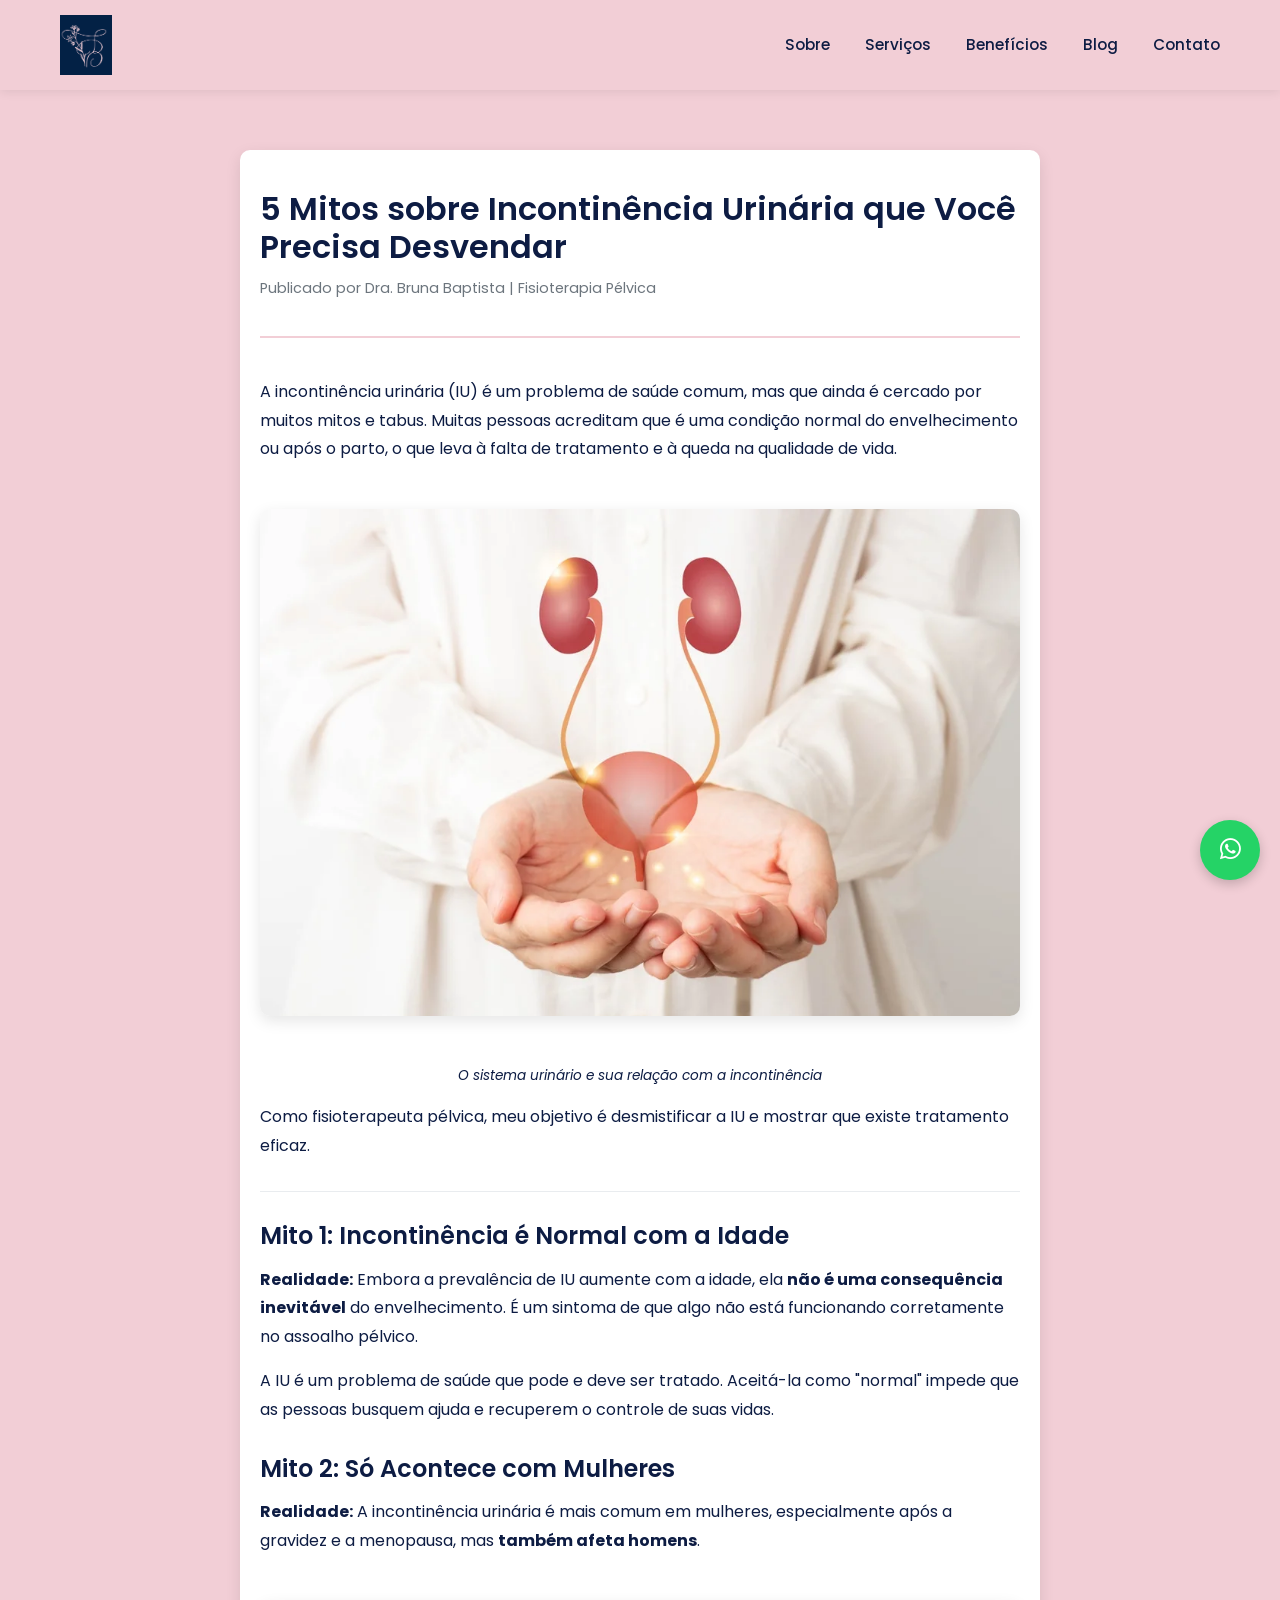
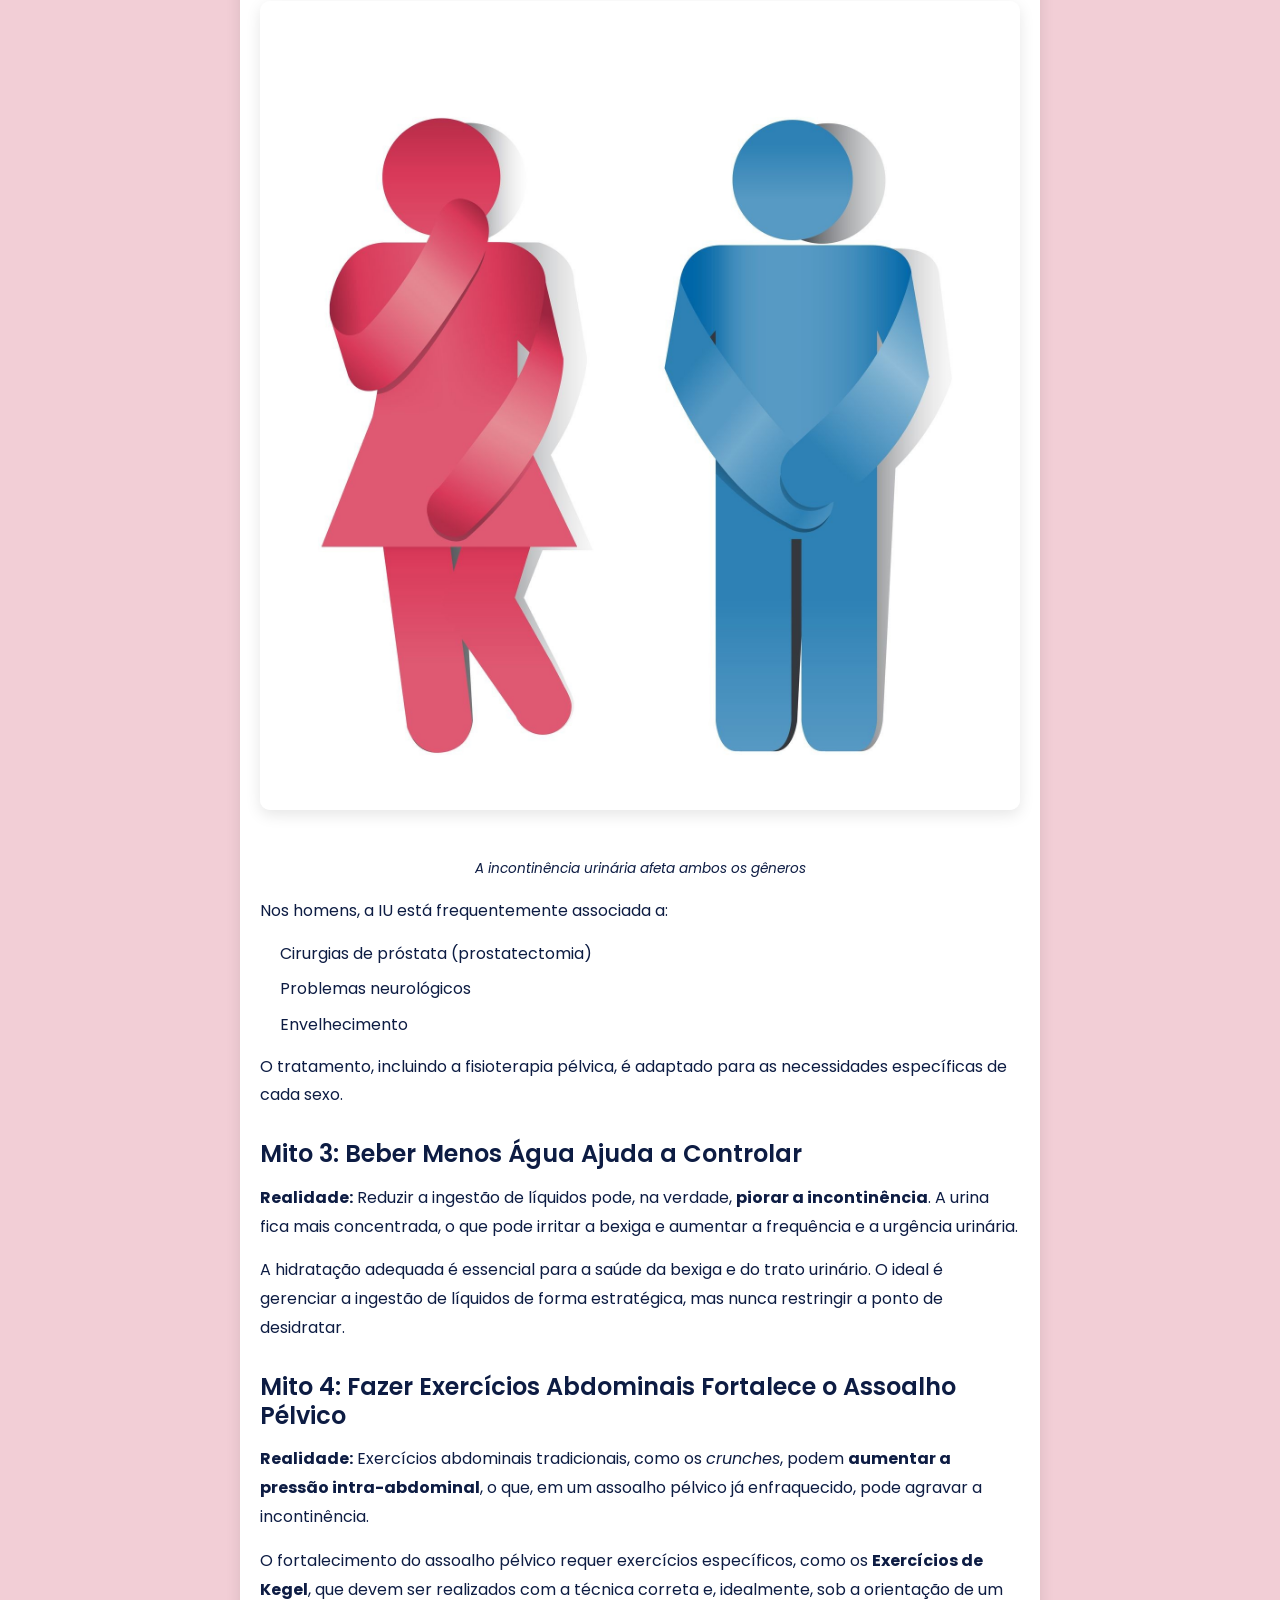
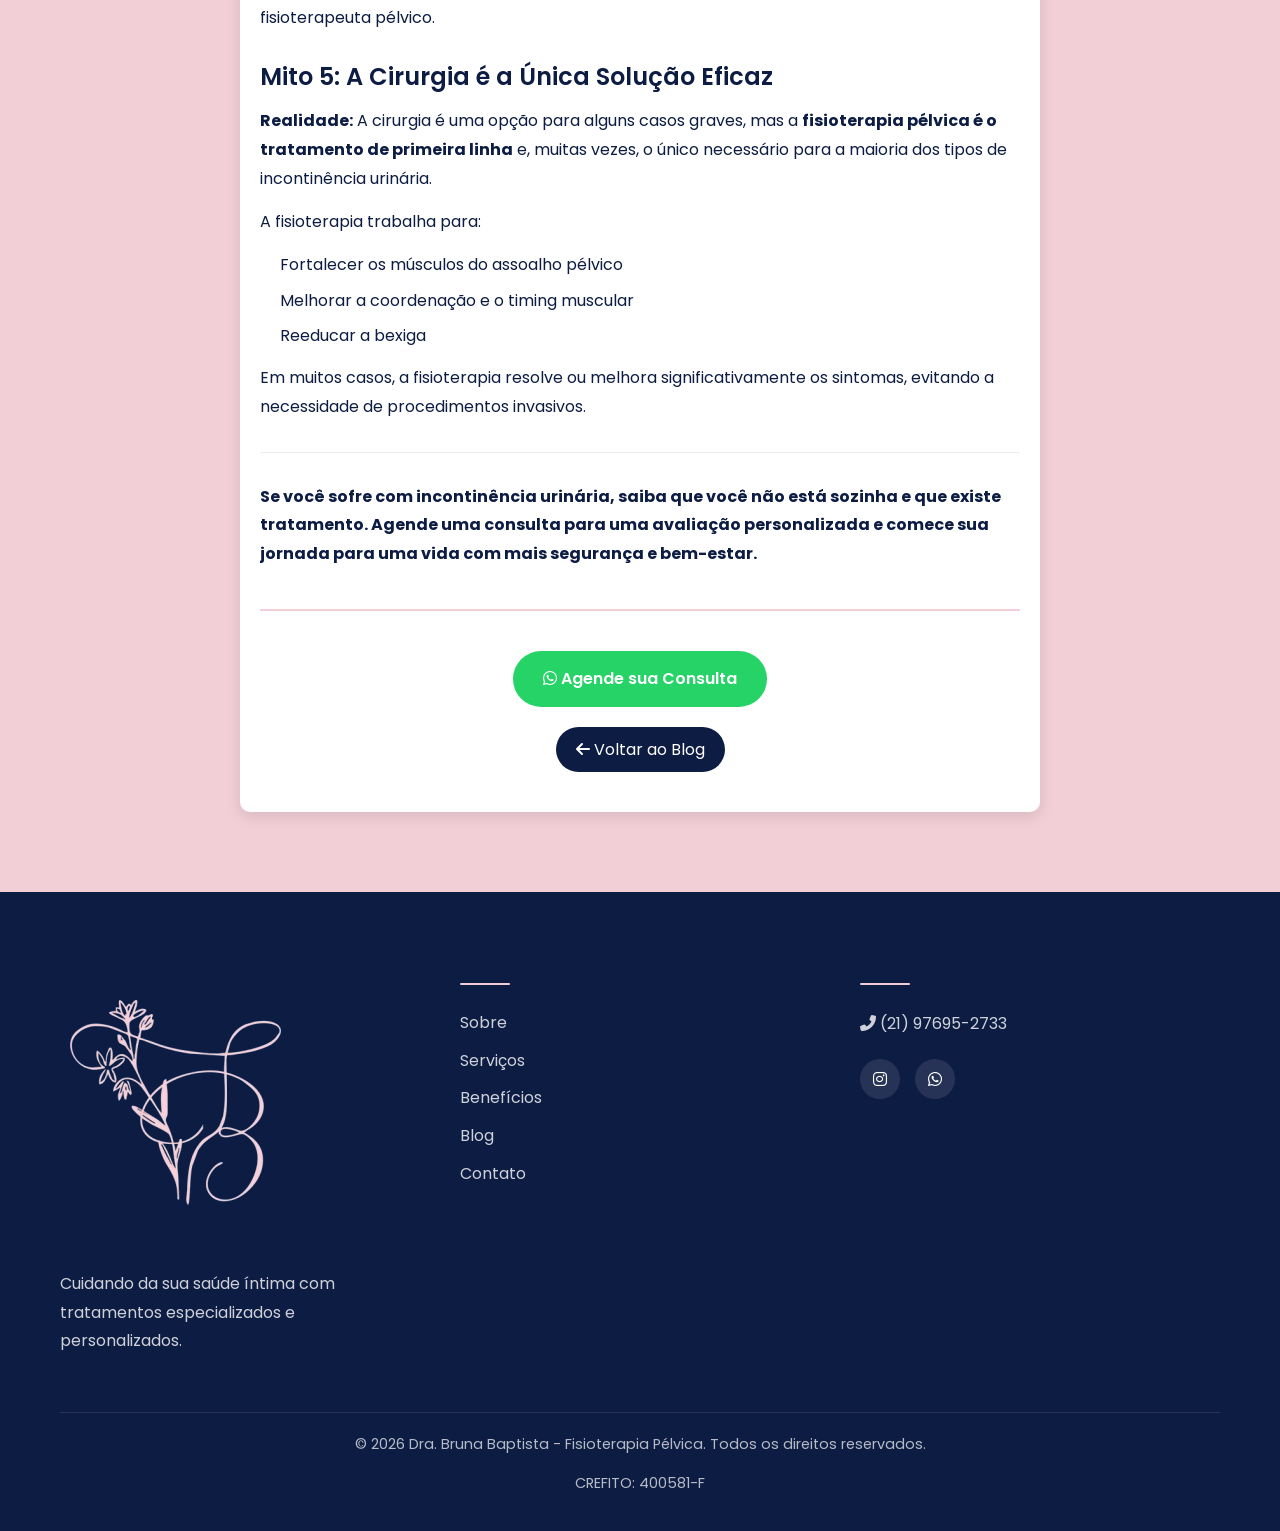
==== artigo1.html @ 49eb6570 "Atualização do site de fisioterapia" ====
<!DOCTYPE html>
<html lang="pt-BR">
<head>
    <meta charset="UTF-8">
    <meta name="viewport" content="width=device-width, initial-scale=1.0">
    <title>5 Mitos sobre Incontinência Urinária | Dra. Bruna Baptista</title>
    <meta name="description" content="Descubra os 5 principais mitos sobre incontinência urinária e saiba como a fisioterapia pélvica pode ajudar.">
    <link rel="stylesheet" href="styles.css">
    <link rel="preconnect" href="https://fonts.googleapis.com">
    <link rel="preconnect" href="https://fonts.gstatic.com" crossorigin>
    <link href="https://fonts.googleapis.com/css2?family=Poppins:wght@300;400;500;600;700&display=swap" rel="stylesheet">
    <link rel="stylesheet" href="https://cdnjs.cloudflare.com/ajax/libs/font-awesome/6.0.0/css/all.min.css">
    <style>
        .artigo-container {
            max-width: 800px;
            margin: 80px auto;
            padding: 40px 20px;
            background-color: var(--white);
            border-radius: var(--border-radius);
            box-shadow: var(--shadow);
        }

        .artigo-header {
            margin-bottom: 40px;
            border-bottom: 2px solid var(--secondary-color);
            padding-bottom: 20px;
        }

        .artigo-header h1 {
            font-size: 2rem;
            margin-bottom: 10px;
        }

        .artigo-meta {
            color: var(--light-text);
            font-size: 0.9rem;
        }

        .artigo-content h2 {
            font-size: 1.5rem;
            margin-top: 30px;
            margin-bottom: 15px;
            color: var(--primary-color);
        }

        .artigo-content p {
            line-height: 1.8;
            margin-bottom: 15px;
            color: var(--text-color);
        }

        .artigo-content ul {
            margin-left: 20px;
            margin-bottom: 15px;
        }

        .artigo-content li {
            margin-bottom: 10px;
            color: var(--text-color);
        }

        .artigo-footer {
            margin-top: 40px;
            padding-top: 20px;
            border-top: 2px solid var(--secondary-color);
            text-align: center;
        }

        .voltar-link {
            display: inline-block;
            margin-top: 20px;
            padding: 10px 20px;
            background-color: var(--primary-color);
            color: var(--white);
            border-radius: 50px;
            transition: var(--transition);
        }

        .voltar-link:hover {
            background-color: var(--primary-dark);
            transform: translateY(-2px);
        }

        .btn-agendamento {
            display: inline-block;
            margin-top: 20px;
            padding: 15px 30px;
            background-color: var(--accent-color);
            color: var(--white);
            border-radius: 50px;
            font-weight: 600;
            transition: var(--transition);
            text-decoration: none;
        }

        .btn-agendamento:hover {
            background-color: var(--accent-dark);
            transform: translateY(-3px);
            box-shadow: var(--shadow);
        }

        .artigo-image {
            max-width: 100%;
            height: auto;
            margin: 30px 0;
            border-radius: var(--border-radius);
            box-shadow: 0 5px 15px rgba(0, 0, 0, 0.1);
            transition: var(--transition);
        }

        .artigo-image:hover {
            transform: scale(1.02);
            box-shadow: 0 8px 20px rgba(0, 0, 0, 0.15);
        }

        .artigo-image-caption {
            font-size: 0.85rem;
            color: var(--light-text);
            text-align: center;
            margin-top: 10px;
            font-style: italic;
        }
    </style>
</head>
<body>
    <!-- Header -->
    <header id="header">
        <div class="container" style="display: flex; align-items: center; justify-content: space-between;">
            <div class="logo"><img src="logoPequenaAzul.png" alt="Logo - Fisioterapia Pélvica"></div>
            <nav id="nav">
                <ul>
                    <li><a href="index.html#sobre">Sobre</a></li>
                    <li><a href="index.html#servicos">Serviços</a></li>
                    <li><a href="index.html#beneficios">Benefícios</a></li>
                    <li><a href="index.html#blog">Blog</a></li>
                    <li><a href="index.html#contato">Contato</a></li>
                </ul>
            </nav>
            <button id="btn-mobile" aria-label="Abrir Menu">
                <span id="hamburger"></span>
            </button>
        </div>
    </header>

    <div class="artigo-container">
        <div class="artigo-header">
            <h1>5 Mitos sobre Incontinência Urinária que Você Precisa Desvendar</h1>
            <p class="artigo-meta">Publicado por Dra. Bruna Baptista | Fisioterapia Pélvica</p>
        </div>

        <div class="artigo-content">
            <p>A incontinência urinária (IU) é um problema de saúde comum, mas que ainda é cercado por muitos mitos e tabus. Muitas pessoas acreditam que é uma condição normal do envelhecimento ou após o parto, o que leva à falta de tratamento e à queda na qualidade de vida.</p>

            <img src="imagens-blog/incontinencia-urinaria-sistema.webp" alt="Sistema urinário e incontinência" class="artigo-image">
            <p class="artigo-image-caption">O sistema urinário e sua relação com a incontinência</p>

            <p>Como fisioterapeuta pélvica, meu objetivo é desmistificar a IU e mostrar que existe tratamento eficaz.</p>

            <hr style="margin: 30px 0; border: none; border-top: 1px solid var(--gray-light);">

            <h2>Mito 1: Incontinência é Normal com a Idade</h2>
            <p><strong>Realidade:</strong> Embora a prevalência de IU aumente com a idade, ela <strong>não é uma consequência inevitável</strong> do envelhecimento. É um sintoma de que algo não está funcionando corretamente no assoalho pélvico.</p>
            <p>A IU é um problema de saúde que pode e deve ser tratado. Aceitá-la como "normal" impede que as pessoas busquem ajuda e recuperem o controle de suas vidas.</p>

            <h2>Mito 2: Só Acontece com Mulheres</h2>
            <p><strong>Realidade:</strong> A incontinência urinária é mais comum em mulheres, especialmente após a gravidez e a menopausa, mas <strong>também afeta homens</strong>.</p>
            
            <img src="imagens-blog/incontinencia-urinaria-generos.jpeg" alt="Incontinência urinária afeta homens e mulheres" class="artigo-image">
            <p class="artigo-image-caption">A incontinência urinária afeta ambos os gêneros</p>
            
            <p>Nos homens, a IU está frequentemente associada a:</p>
            <ul>
                <li>Cirurgias de próstata (prostatectomia)</li>
                <li>Problemas neurológicos</li>
                <li>Envelhecimento</li>
            </ul>
            <p>O tratamento, incluindo a fisioterapia pélvica, é adaptado para as necessidades específicas de cada sexo.</p>

            <h2>Mito 3: Beber Menos Água Ajuda a Controlar</h2>
            <p><strong>Realidade:</strong> Reduzir a ingestão de líquidos pode, na verdade, <strong>piorar a incontinência</strong>. A urina fica mais concentrada, o que pode irritar a bexiga e aumentar a frequência e a urgência urinária.</p>
            <p>A hidratação adequada é essencial para a saúde da bexiga e do trato urinário. O ideal é gerenciar a ingestão de líquidos de forma estratégica, mas nunca restringir a ponto de desidratar.</p>

            <h2>Mito 4: Fazer Exercícios Abdominais Fortalece o Assoalho Pélvico</h2>
            <p><strong>Realidade:</strong> Exercícios abdominais tradicionais, como os <em>crunches</em>, podem <strong>aumentar a pressão intra-abdominal</strong>, o que, em um assoalho pélvico já enfraquecido, pode agravar a incontinência.</p>
            <p>O fortalecimento do assoalho pélvico requer exercícios específicos, como os <strong>Exercícios de Kegel</strong>, que devem ser realizados com a técnica correta e, idealmente, sob a orientação de um fisioterapeuta pélvico.</p>

            <h2>Mito 5: A Cirurgia é a Única Solução Eficaz</h2>
            <p><strong>Realidade:</strong> A cirurgia é uma opção para alguns casos graves, mas a <strong>fisioterapia pélvica é o tratamento de primeira linha</strong> e, muitas vezes, o único necessário para a maioria dos tipos de incontinência urinária.</p>
            <p>A fisioterapia trabalha para:</p>
            <ul>
                <li>Fortalecer os músculos do assoalho pélvico</li>
                <li>Melhorar a coordenação e o timing muscular</li>
                <li>Reeducar a bexiga</li>
            </ul>
            <p>Em muitos casos, a fisioterapia resolve ou melhora significativamente os sintomas, evitando a necessidade de procedimentos invasivos.</p>

            <hr style="margin: 30px 0; border: none; border-top: 1px solid var(--gray-light);">

            <p><strong>Se você sofre com incontinência urinária, saiba que você não está sozinha e que existe tratamento. Agende uma consulta para uma avaliação personalizada e comece sua jornada para uma vida com mais segurança e bem-estar.</strong></p>
        </div>

        <div class="artigo-footer">
            <a href="https://wa.me/+5521976952733" class="btn-agendamento" target="_blank">
                <i class="fab fa-whatsapp"></i> Agende sua Consulta
            </a>
            <br>
            <a href="index.html#blog" class="voltar-link">
                <i class="fas fa-arrow-left"></i> Voltar ao Blog
            </a>
        </div>
    </div>

    <!-- Footer -->
    <footer>
        <div class="container">
            <div class="footer-content">
                <div class="footer-col">
                    <img src="logoPequenaAzulFundoRemovido.png" alt="Logo" class="footer-logo">
                    <p>Cuidando da sua saúde íntima com tratamentos especializados e personalizados.</p>
                </div>
                <div class="footer-col">
                    <h4>Links Rápidos</h4>
                    <ul>
                        <li><a href="index.html#sobre">Sobre</a></li>
                        <li><a href="index.html#servicos">Serviços</a></li>
                        <li><a href="index.html#beneficios">Benefícios</a></li>
                        <li><a href="index.html#blog">Blog</a></li>
                        <li><a href="index.html#contato">Contato</a></li>
                    </ul>
                </div>
                <div class="footer-col">
                    <h4>Contato</h4>
                    <p><i class="fas fa-phone-alt"></i> (21) 97695-2733</p>
                    <div class="social-icons">
                        <a href="https://www.instagram.com/brubaptista.fisio" aria-label="Instagram"><i class="fab fa-instagram"></i></a>
                        <a href="https://wa.me/+5521976952733" aria-label="WhatsApp"><i class="fab fa-whatsapp"></i></a>
                    </div>
                </div>
            </div>
            <div class="footer-bottom">
                <p>&copy; <span id="current-year"></span> Dra. Bruna Baptista - Fisioterapia Pélvica. Todos os direitos reservados.</p>
                <p>CREFITO: 400581-F</p>
            </div>
        </div>
    </footer>

    <script src="script.js"></script>
    <a href="https://wa.me/+5521976952733" target="_blank" class="whatsapp-float">
        <i class="fab fa-whatsapp"></i>
    </a>
</body>
</html>
---- styles.css ----
@font-face {
    font-family: 'Larianti';
    src: url('fonts/larianti.otf') format('opentype');
}

:root {
    --primary-color: #0D1C43;
    --primary-light: #2c3e73;
    --primary-dark: #091233;
    --secondary-color: #F2CED6;
    --accent-color: #25d366;
    --accent-dark: #128c7e;
    --text-color: #0D1C43;
    --light-text: #6c757d;
    --white: #ffffff;
    --light-bg: #F2CED6;
    --dark-bg: #0D1C43;
    --gray-light: #e9ecef;
    --shadow: 0 5px 15px rgba(0, 0, 0, 0.1);
    --shadow-hover: 0 8px 25px rgba(0, 0, 0, 0.15);
    --transition: all 0.3s ease;
    --border-radius: 10px;
}

/* Reset e Estilos Gerais */
* {
    margin: 0;
    padding: 0;
    box-sizing: border-box;
}

html {
    scroll-behavior: smooth;
    scroll-padding-top: 70px;
}

body {
    font-family: 'Poppins', sans-serif;
    color: var(--text-color);
    background-color: var(--light-bg);
    line-height: 1.6;
    overflow-x: hidden;
    padding-top: 70px;
}

h1, h2, h3, h4 {
    color: var(--primary-color);
    line-height: 1.2;
    font-weight: 600;
}

p {
    margin-bottom: 1rem;
}

a {
    text-decoration: none;
    color: inherit;
}

ul {
    list-style: none;
}

img {
    max-width: 100%;
    height: auto;
}

.container {
    width: 100%;
    max-width: 1200px;
    margin: 0 auto;
    padding: 0 20px;
}

.section-light {
    background-color: var(--secondary-color);
    padding: 80px 0;
}

.section-dark {
    background-color: var(--primary-color);
    color: var(--white);
    padding: 80px 0;
}

.section-dark h2,
.section-dark h3,
.section-dark h4 {
    color: var(--white);
}

.section-title {
    text-align: center;
    margin-bottom: 50px;
    position: relative;
}

.section-title h2 {
    font-size: 2.5rem;
    display: inline-block;
    padding-bottom: 15px;
    font-weight: 700;
}

.section-title h2::after {
    content: '';
    position: absolute;
    bottom: 0;
    left: 50%;
    transform: translateX(-50%);
    width: 100px;
    height: 4px;
    background: linear-gradient(90deg, var(--primary-color), var(--secondary-color));
    border-radius: 2px;
}

.section-dark .section-title h2::after {
    background: linear-gradient(90deg, var(--white), rgba(255, 255, 255, 0.5));
}

.btn {
    display: inline-block;
    padding: 12px 25px;
    border-radius: 50px;
    font-weight: 500;
    transition: var(--transition);
    text-align: center;
    cursor: pointer;
    border: none;
    font-family: 'Poppins', sans-serif;
}

.btn-primary {
    background-color: var(--primary-color);
    color: var(--white);
    border: 2px solid var(--primary-color);
}

.btn-primary:hover {
    background-color: transparent;
    color: var(--primary-color);
    box-shadow: var(--shadow-hover);
    transform: translateY(-2px);
}

.btn-secondary {
    background-color: transparent;
    color: var(--primary-color);
    border: 2px solid var(--primary-color);
}

.btn-secondary:hover {
    background-color: var(--primary-color);
    color: var(--white);
    box-shadow: var(--shadow-hover);
    transform: translateY(-2px);
}

.btn-whatsapp {
    background-color: var(--accent-color);
    color: var(--white);
    border-radius: 50px;
    padding: 10px 20px;
    font-weight: 500;
    display: inline-flex;
    align-items: center;
    gap: 8px;
    transition: var(--transition);
    border: 2px solid var(--accent-color);
}

.btn-whatsapp:hover {
    background-color: var(--accent-dark);
    transform: translateY(-3px);
    box-shadow: var(--shadow);
}

/* Header */
header {
    background-color: var(--secondary-color);
    position: fixed;
    top: 0;
    left: 0;
    width: 100%;
    z-index: 1000;
    box-shadow: 0 2px 10px rgba(0, 0, 0, 0.08);
    transition: var(--transition);
    padding: 15px 0;
}

header .container {
    display: flex;
    align-items: center;
    justify-content: space-between;
    padding: 0 20px;
}

.logo {
    height: 60px;
    border-radius: 8px;
    transition: var(--transition);
    display: flex;
    align-items: center;
}

.logo img {
    height: 100%;
    width: auto;
}

.logo:hover {
    transform: scale(1.05);
}

/* Menu Desktop */
#nav ul {
    display: flex;
    align-items: center;
    gap: 35px;
    justify-content: flex-end;
}

#nav ul li a {
    font-weight: 500;
    transition: var(--transition);
    position: relative;
    padding: 8px 0;
    color: var(--primary-color);
    font-size: 0.95rem;
}

#nav ul li a::after {
    content: '';
    position: absolute;
    bottom: 0;
    left: 0;
    width: 0;
    height: 2px;
    background-color: var(--primary-color);
    transition: var(--transition);
}

#nav ul li a:hover::after {
    width: 100%;
}

#nav ul li a:hover {
    color: var(--primary-dark);
}

/* Menu Mobile */
#btn-mobile {
    display: none;
    background: none;
    border: none;
    cursor: pointer;
    padding: 10px;
}

#hamburger {
    display: block;
    width: 24px;
    height: 2px;
    background: var(--primary-color);
    position: relative;
    transition: var(--transition);
}

#hamburger::before,
#hamburger::after {
    content: '';
    display: block;
    width: 100%;
    height: 2px;
    background: var(--primary-color);
    position: absolute;
    transition: var(--transition);
}

#hamburger::before {
    top: -8px;
}

#hamburger::after {
    bottom: -8px;
}

#nav.active #hamburger {
    transform: rotate(45deg);
}

#nav.active #hamburger::before {
    transform: rotate(90deg);
    top: 0;
}

#nav.active #hamburger::after {
    transform: rotate(90deg);
    bottom: 0;
}

/* Introdução */
#introducao {
    padding: 100px 0;
    text-align: center;
    background: linear-gradient(135deg, var(--secondary-color) 0%, rgba(242, 206, 214, 0.8) 100%);
}

.intro-content {
    display: flex;
    align-items: center;
    gap: 60px;
    flex-wrap: wrap;
}

.intro-text {
    flex: 1;
    text-align: left;
    animation: fadeInLeft 0.8s ease;
}

.intro-text h1 {
    font-family: 'Larianti', sans-serif;
    margin-bottom: 10px;
    color: var(--primary-color);
    font-weight: 700;
    line-height: 1.99;
}

.intro-text h2 {
   font-size: clamp(rem, 2.5vw, 1.25rem); 
   color: var(--light-text);
   text-align: center;
   transform: translateX(-65px);
}

.intro-text p.intro-subtitle {
    font-size: clamp(1rem, 2.5vw, 1.25rem);
    color: var(--light-text);
    margin-bottom: 30px;
    line-height: 1.7;
}

.intro-buttons {
    display: flex;
    gap: 20px;
    flex-wrap: wrap;
}

.intro-buttons .btn-large {
    padding: 15px 30px;
    font-size: clamp(0.9rem, 2vw, 1.1rem);
    border-radius: var(--border-radius);
    transition: var(--transition);
}

.intro-buttons .btn-primary.btn-large:hover {
    transform: translateY(-3px);
    box-shadow: var(--shadow-hover);
}

.intro-buttons .btn-secondary.btn-large:hover {
    background-color: var(--primary-color);
    color: var(--white);
    transform: translateY(-3px);
    box-shadow: var(--shadow-hover);
}

.intro-img {
    flex: 1;
    text-align: center;
    animation: fadeInRight 0.8s ease;
}

.intro-img img.intro-image {
    max-width: 100%;
    height: auto;
    border-radius: var(--border-radius);
    box-shadow: 0 10px 30px rgba(0, 0, 0, 0.15);
    transition: var(--transition);
}

.intro-img img.intro-image:hover {
    transform: scale(1.05);
    box-shadow: 0 15px 40px rgba(0, 0, 0, 0.2);
}

/* Sobre */
#sobre {
    background-color: var(--secondary-color);
}

.sobre-content {
    display: flex;
    align-items: center;
    gap: 60px;
}

.sobre-img {
    flex: 1;
    border-radius: var(--border-radius);
    overflow: hidden;
    box-shadow: 0 10px 30px rgba(0, 0, 0, 0.1);
}

.sobre-img img {
    width: 100%;
    height: auto;
    display: block;
    transition: var(--transition);
}

.sobre-img:hover img {
    transform: scale(1.05);
}

.sobre-texto {
    flex: 1;
}

.sobre-texto h3 {
    font-size: 2rem;
    margin-bottom: 15px;
    font-weight: 700;
}

.sobre-texto p {
    margin-bottom: 20px;
    color: var(--light-text);
    line-height: 1.8;
}

.crefito {
    font-weight: 600;
    color: var(--primary-color);
    margin-bottom: 20px;
    font-size: 0.95rem;
}

.qualificacoes {
    margin-top: 30px;
}

.qualificacao-item {
    display: flex;
    align-items: center;
    gap: 15px;
    margin-bottom: 20px;
    padding: 15px;
    background-color: rgba(242, 206, 214, 0.3);
    border-radius: var(--border-radius);
    transition: var(--transition);
}

.qualificacao-item:hover {
    background-color: rgba(242, 206, 214, 0.6);
    transform: translateX(5px);
}

.qualificacao-item i {
    color: var(--primary-color);
    font-size: 1.3rem;
    min-width: 30px;
}

.qualificacao-item p {
    margin-bottom: 0;
    color: var(--text-color);
}

/* Serviços */
#servicos {
    background-color: var(--secondary-color);
}

.servicos-grid {
    display: grid;
    grid-template-columns: repeat(auto-fit, minmax(400px, 1fr));
    gap: 30px;
}

.servico-card {
    background: linear-gradient(135deg, var(--primary-color) 0%, var(--primary-dark) 100%);
    color: var(--white);
    padding: 40px 30px;
    border-radius: var(--border-radius);
    text-align: center;
    transition: var(--transition);
    box-shadow: 0 5px 20px rgba(0, 0, 0, 0.1);
    position: relative;
    overflow: hidden;
}

.servico-card::before {
    content: '';
    position: absolute;
    top: 0;
    left: -100%;
    width: 100%;
    height: 100%;
    background: rgba(255, 255, 255, 0.1);
    transition: var(--transition);
}

.servico-card:hover {
    transform: translateY(-10px);
    box-shadow: 0 15px 40px rgba(0, 0, 0, 0.2);
}

.servico-card:hover::before {
    left: 100%;
}

.servico-icon {
    width: 80px;
    height: 80px;
    background-color: var(--white);
    border-radius: 50%;
    display: flex;
    align-items: center;
    justify-content: center;
    margin: 0 auto 20px;
    color: var(--primary-color);
    font-size: 2rem;
    transition: var(--transition);
}

.servico-card:hover .servico-icon {
    transform: rotate(15deg) scale(1.1);
}

.servico-card h3 {
    margin-bottom: 15px;
    font-size: 1.3rem;
    color: var(--white);
    font-weight: 600;
}

.servico-card p {
    color: rgba(255, 255, 255, 0.9);
    line-height: 1.7;
}

/* Benefícios */
#beneficios {
    background-color: var(--secondary-color);
}

.beneficios-content {
    display: flex;
    align-items: center;
    gap: 60px;
}

.beneficios-img {
    flex: 1;
    text-align: center;
}

.beneficios-img img {
    max-width: 100%;
    height: auto;
    border-radius: var(--border-radius);
    box-shadow: 0 10px 30px rgba(0, 0, 0, 0.1);
}

.beneficios-lista {
    flex: 1;
}

.beneficio-item {
    display: flex;
    align-items: flex-start;
    gap: 20px;
    margin-bottom: 25px;
    padding: 20px;
    background-color: rgba(242, 206, 214, 0.2);
    border-left: 4px solid var(--primary-color);
    border-radius: var(--border-radius);
    transition: var(--transition);
}

.beneficio-item:hover {
    transform: translateX(10px);
    box-shadow: 0 5px 20px rgba(0, 0, 0, 0.08);
    background-color: rgba(242, 206, 214, 0.4);
}

.beneficio-item i {
    color: var(--primary-color);
    font-size: 1.5rem;
    margin-top: 3px;
    min-width: 25px;
}

.beneficio-item h4 {
    margin-bottom: 5px;
    font-size: 1.1rem;
    font-weight: 600;
}

.beneficio-item p {
    color: var(--light-text);
    margin-bottom: 0;
    line-height: 1.6;
}

/* Contato */
#contato {
    scroll-margin-top: 70px;
    background-color: var(--secondary-color);
}

.contato-content {
    display: flex;
    gap: 60px;
}

.contato-info {
    flex: 1;
}

.contato-info h3 {
    margin-bottom: 30px;
    font-size: 1.8rem;
    font-weight: 700;
}

.info-item {
    display: flex;
    align-items: center;
    gap: 15px;
    margin-bottom: 25px;
    padding: 15px;
    background-color: rgba(242, 206, 214, 0.15);
    border-radius: var(--border-radius);
    transition: var(--transition);
}

.info-item:hover {
    background-color: rgba(242, 206, 214, 0.3);
    transform: translateX(5px);
}

.info-item i {
    color: var(--primary-color);
    font-size: 1.3rem;
    width: 30px;
    text-align: center;
}

.info-item p {
    margin-bottom: 0;
    color: var(--text-color);
}

.contato-form {
    flex: 1;
}

.form-group {
    margin-bottom: 20px;
}

.contato-form input,
.contato-form textarea {
    width: 100%;
    padding: 15px;
    border: 2px solid var(--gray-light);
    border-radius: var(--border-radius);
    font-family: 'Poppins', sans-serif;
    transition: var(--transition);
    font-size: 1rem;
}

.contato-form input:focus,
.contato-form textarea:focus {
    outline: none;
    border-color: var(--primary-color);
    box-shadow: 0 0 0 3px rgba(13, 28, 67, 0.1);
}

.contato-form textarea {
    height: 150px;
    resize: vertical;
}

/* Footer */
footer {
    background-color: var(--dark-bg);
    color: var(--white);
    padding: 60px 0 20px;
}

.footer-content {
    display: grid;
    grid-template-columns: repeat(auto-fit, minmax(250px, 1fr));
    gap: 40px;
    margin-bottom: 40px;
}

.footer-logo {
    margin-bottom: 20px;
}

.footer-logo img {
    height: 60px;
    width: auto;
}

.footer-col h4 {
    font-size: 1.2rem;
    margin-bottom: 25px;
    position: relative;
    padding-bottom: 10px;
    font-weight: 600;
}

.footer-col h4::after {
    content: '';
    position: absolute;
    bottom: 0;
    left: 0;
    width: 50px;
    height: 2px;
    background-color: var(--secondary-color);
    border-radius: 1px;
}

.footer-col ul {
    list-style: none;
}

.footer-col ul li {
    margin-bottom: 12px;
}

.footer-col ul li a {
    transition: var(--transition);
    color: rgba(255, 255, 255, 0.8);
}

.footer-col ul li a:hover {
    color: var(--secondary-color);
    padding-left: 5px;
}

.footer-col p {
    color: rgba(255, 255, 255, 0.8);
    line-height: 1.8;
}

.social-icons {
    display: flex;
    gap: 15px;
    margin-top: 20px;
}

.social-icons a {
    display: flex;
    align-items: center;
    justify-content: center;
    width: 40px;
    height: 40px;
    background-color: rgba(255, 255, 255, 0.1);
    border-radius: 50%;
    transition: var(--transition);
    color: var(--white);
}

.social-icons a:hover {
    background-color: var(--secondary-color);
    color: var(--primary-color);
    transform: translateY(-3px);
}

.footer-bottom {
    text-align: center;
    padding-top: 20px;
    border-top: 1px solid rgba(255, 255, 255, 0.1);
    font-size: 0.9rem;
    color: rgba(255, 255, 255, 0.7);
}

.whatsapp-float {
    position: fixed;
    bottom: 20px;
    right: 20px;
    width: 60px;
    height: 60px;
    background-color: #25d366;
    color: white;
    border-radius: 50%;
    text-align: center;
    line-height: 60px;
    font-size: 24px;
    box-shadow: 0 4px 12px rgba(0, 0, 0, 0.2);
    z-index: 9999;
    transition: var(--transition);
    border: none;
    cursor: pointer;
}

.whatsapp-float:hover {
    transform: scale(1.1);
    box-shadow: 0 6px 20px rgba(37, 211, 102, 0.4);
}

/* Animações */
@keyframes fadeIn {
    from { opacity: 0; }
    to { opacity: 1; }
}

@keyframes fadeInDown {
    from {
        opacity: 0;
        transform: translateY(-30px);
    }
    to {
        opacity: 1;
        transform: translateY(0);
    }
}

@keyframes fadeInUp {
    from {
        opacity: 0;
        transform: translateY(30px);
    }
    to {
        opacity: 1;
        transform: translateY(0);
    }
}

@keyframes fadeInLeft {
    from {
        opacity: 0;
        transform: translateX(-30px);
    }
    to {
        opacity: 1;
        transform: translateX(0);
    }
}

@keyframes fadeInRight {
    from {
        opacity: 0;
        transform: translateX(30px);
    }
    to {
        opacity: 1;
        transform: translateX(0);
    }
}

/* Responsividade */
@media (max-width: 992px) {
    .sobre-content,
    .beneficios-content,
    .contato-content {
        flex-direction: column;
    }

    .intro-content {
        flex-direction: column;
        gap: 40px;
    }

    .beneficios-img {
        order: -1;
        margin-bottom: 40px;
    }
}

/* Responsividade para telas menores (celulares) */
@media (max-width: 768px) {
    body {
        padding-top: 60px;
    }

    header {
        padding: 10px 0;
    }

    header .container {
        flex-direction: row;
        align-items: center;
        justify-content: space-between;
    }

    .logo {
        height: 50px;
    }

    nav#nav ul {
        display: none;
        flex-direction: column;
        background-color: var(--white);
        width: 100%;
        padding: 20px;
        box-shadow: var(--shadow);
        position: absolute;
        top: 60px;
        left: 0;
        z-index: 999;
    }

    nav#nav.active ul {
        display: flex;
    }

    #btn-mobile {
        display: block;
        background: none;
        border: none;
        font-size: 24px;
        cursor: pointer;
    }

    .section-title h2 {
        font-size: 2rem;
    }

    .section-title h2::after {
        width: 60px;
    }

    .intro-content {
        flex-direction: column;
        gap: 30px;
    }

    .intro-text h1 {
        font-size: 2rem;
    }

    .intro-text h2 {
        text-align: left;
    }

    .intro-text p.intro-subtitle {
        font-size: 1rem;
    }

    .intro-buttons {
        flex-direction: column;
        gap: 15px;
    }

    .intro-buttons .btn-large {
        width: 100%;
    }

    #nav ul li {
        margin-bottom: 15px;
    }

    #nav ul li a {
        color: var(--text-color);
        font-size: 1rem;
        text-align: left;
        padding: 10px;
        border-radius: var(--border-radius);
    }

    #nav ul li a:hover {
        background-color: var(--secondary-color);
        color: var(--primary-color);
    }

    .servicos-grid {
        grid-template-columns: 1fr;
        gap: 20px;
    }

    .contato-content {
        flex-direction: column;
        gap: 40px;
    }

    .footer-content {
        grid-template-columns: 1fr;
        text-align: center;
    }

    .footer-col h4::after {
        left: 50%;
        transform: translateX(-50%);
    }

    .social-icons {
        justify-content: center;
    }
}

@media (max-width: 576px) {
    .section-light {
        padding: 60px 0;
    }

    .section-dark {
        padding: 60px 0;
    }

    #introducao {
        padding: 80px 0;
    }

    .section-title h2 {
        font-size: 1.8rem;
    }

    .section-title h2::after {
        width: 50px;
    }

    .btn,
    .btn-large {
        padding: 12px 20px;
        font-size: 0.9rem;
    }

    .intro-buttons {
        flex-direction: column;
    }

    .intro-buttons .btn-large {
        width: 100%;
    }

    .sobre-texto h3 {
        font-size: 1.5rem;
    }

    .servico-card {
        padding: 30px 20px;
    }

    .servico-icon {
        width: 70px;
        height: 70px;
        font-size: 1.5rem;
    }

    .beneficio-item {
        gap: 15px;
        padding: 15px;
    }

    .contato-info h3 {
        font-size: 1.5rem;
    }

    .footer-col h4 {
        font-size: 1.1rem;
    }

    .whatsapp-float {
        width: 50px;
        height: 50px;
        line-height: 50px;
        font-size: 20px;
        bottom: 15px;
        right: 15px;
    }
}

/* Seção de Depoimentos */
#depoimentos {
    background-color: var(--secondary-color);
}

.depoimentos-grid {
    display: grid;
    grid-template-columns: repeat(auto-fit, minmax(300px, 1fr));
    gap: 30px;
}

.depoimento-card {
    background-color: rgba(242, 206, 214, 0.2);
    padding: 30px;
    border-radius: var(--border-radius);
    border-left: 4px solid var(--primary-color);
    transition: var(--transition);
}

.depoimento-card:hover {
    transform: translateY(-5px);
    box-shadow: var(--shadow);
}

.depoimento-texto {
    font-style: italic;
    color: var(--light-text);
    margin-bottom: 20px;
    line-height: 1.7;
}

.depoimento-autor {
    display: flex;
    align-items: center;
    gap: 10px;
}

.depoimento-autor i {
    font-size: 1.5rem;
    color: var(--primary-color);
}

.depoimento-autor p {
    margin-bottom: 0;
    font-weight: 600;
    color: var(--text-color);
}

/* Seção de Blog */
#blog {
    background-color: var(--secondary-color);
}

.blog-grid {
    display: grid;
    grid-template-columns: repeat(auto-fit, minmax(300px, 1fr));
    gap: 30px;
}

.blog-card {
    background-color: var(--white);
    border: 1px solid var(--gray-light);
    border-radius: var(--border-radius);
    padding: 30px;
    text-align: center;
    transition: var(--transition);
    box-shadow: 0 2px 10px rgba(0, 0, 0, 0.05);
}

.blog-card:hover {
    transform: translateY(-5px);
    box-shadow: var(--shadow);
}

.blog-icon {
    font-size: 2.5rem;
    color: var(--primary-color);
    margin-bottom: 20px;
}

.blog-card h3 {
    font-size: 1.2rem;
    margin-bottom: 15px;
    font-weight: 600;
}

.blog-card p {
    color: var(--light-text);
    margin-bottom: 20px;
}

.btn-small {
    padding: 8px 16px;
    font-size: 0.85rem;
}
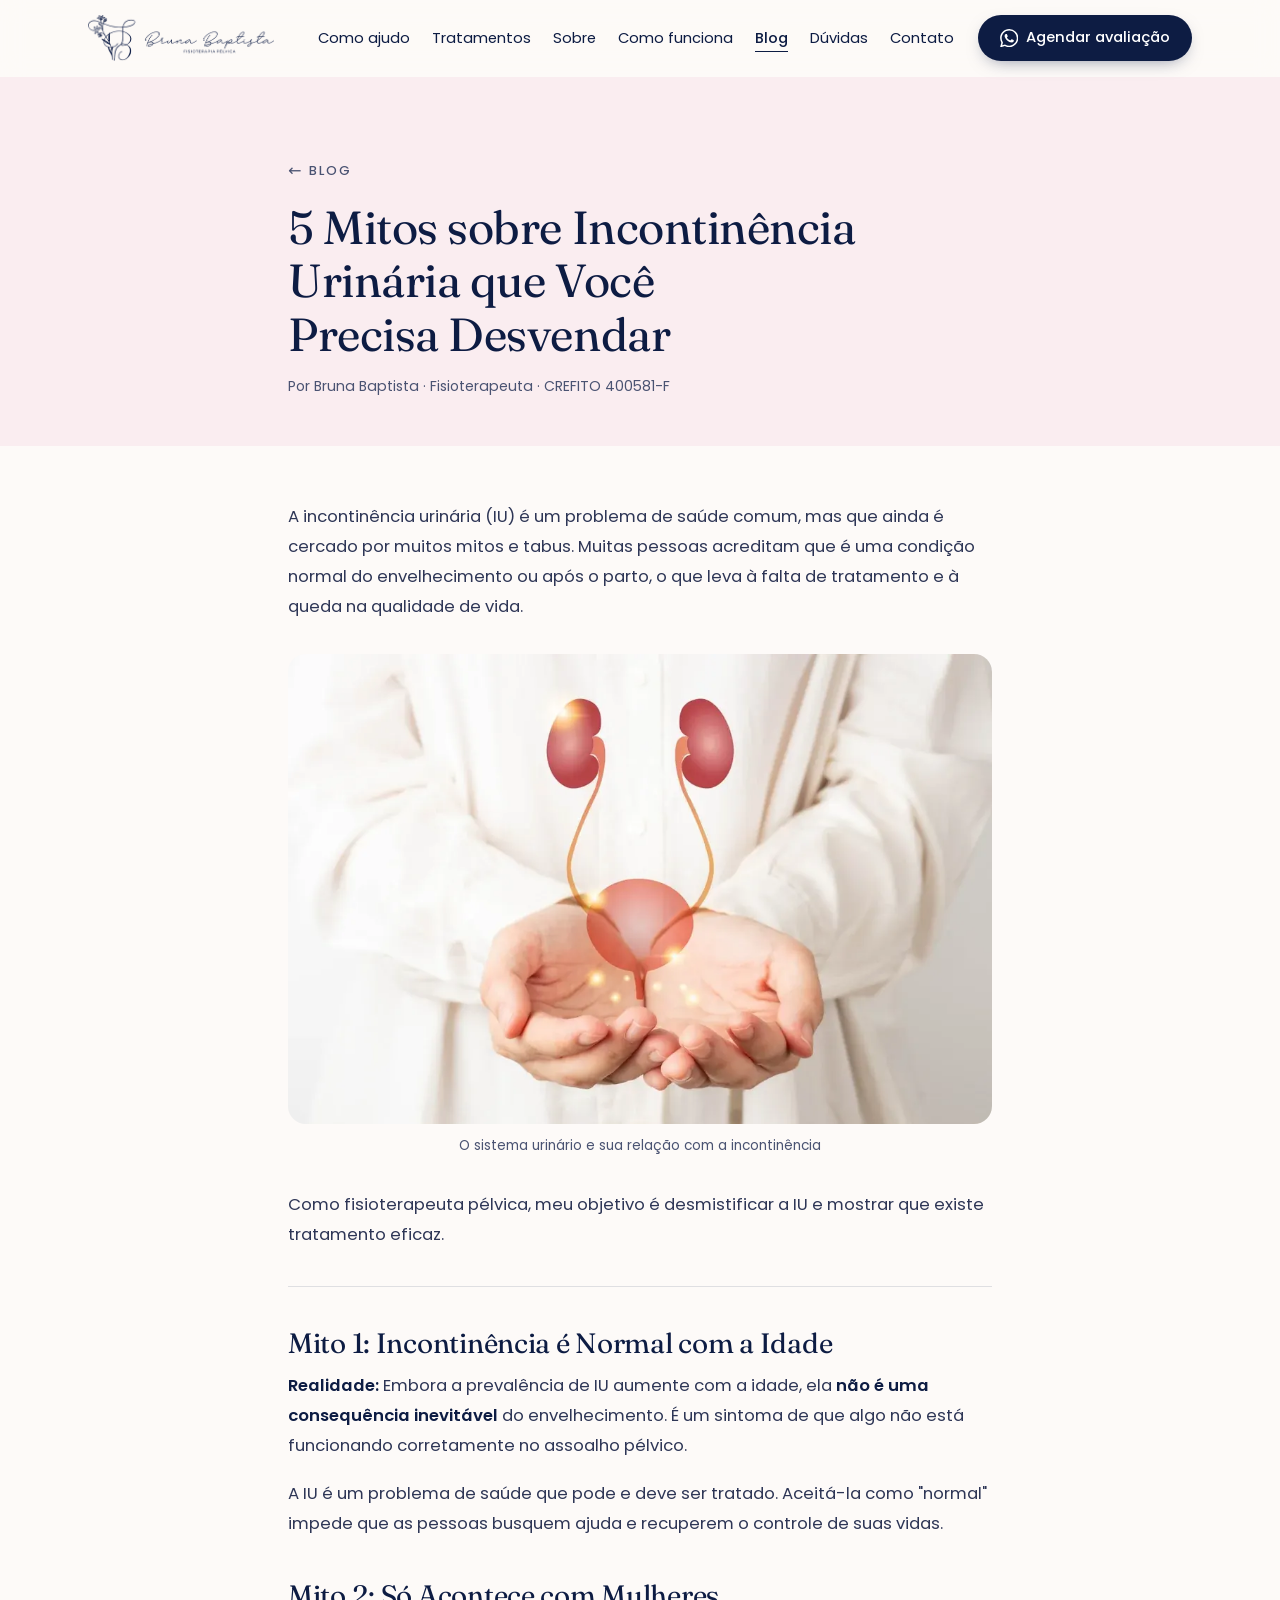
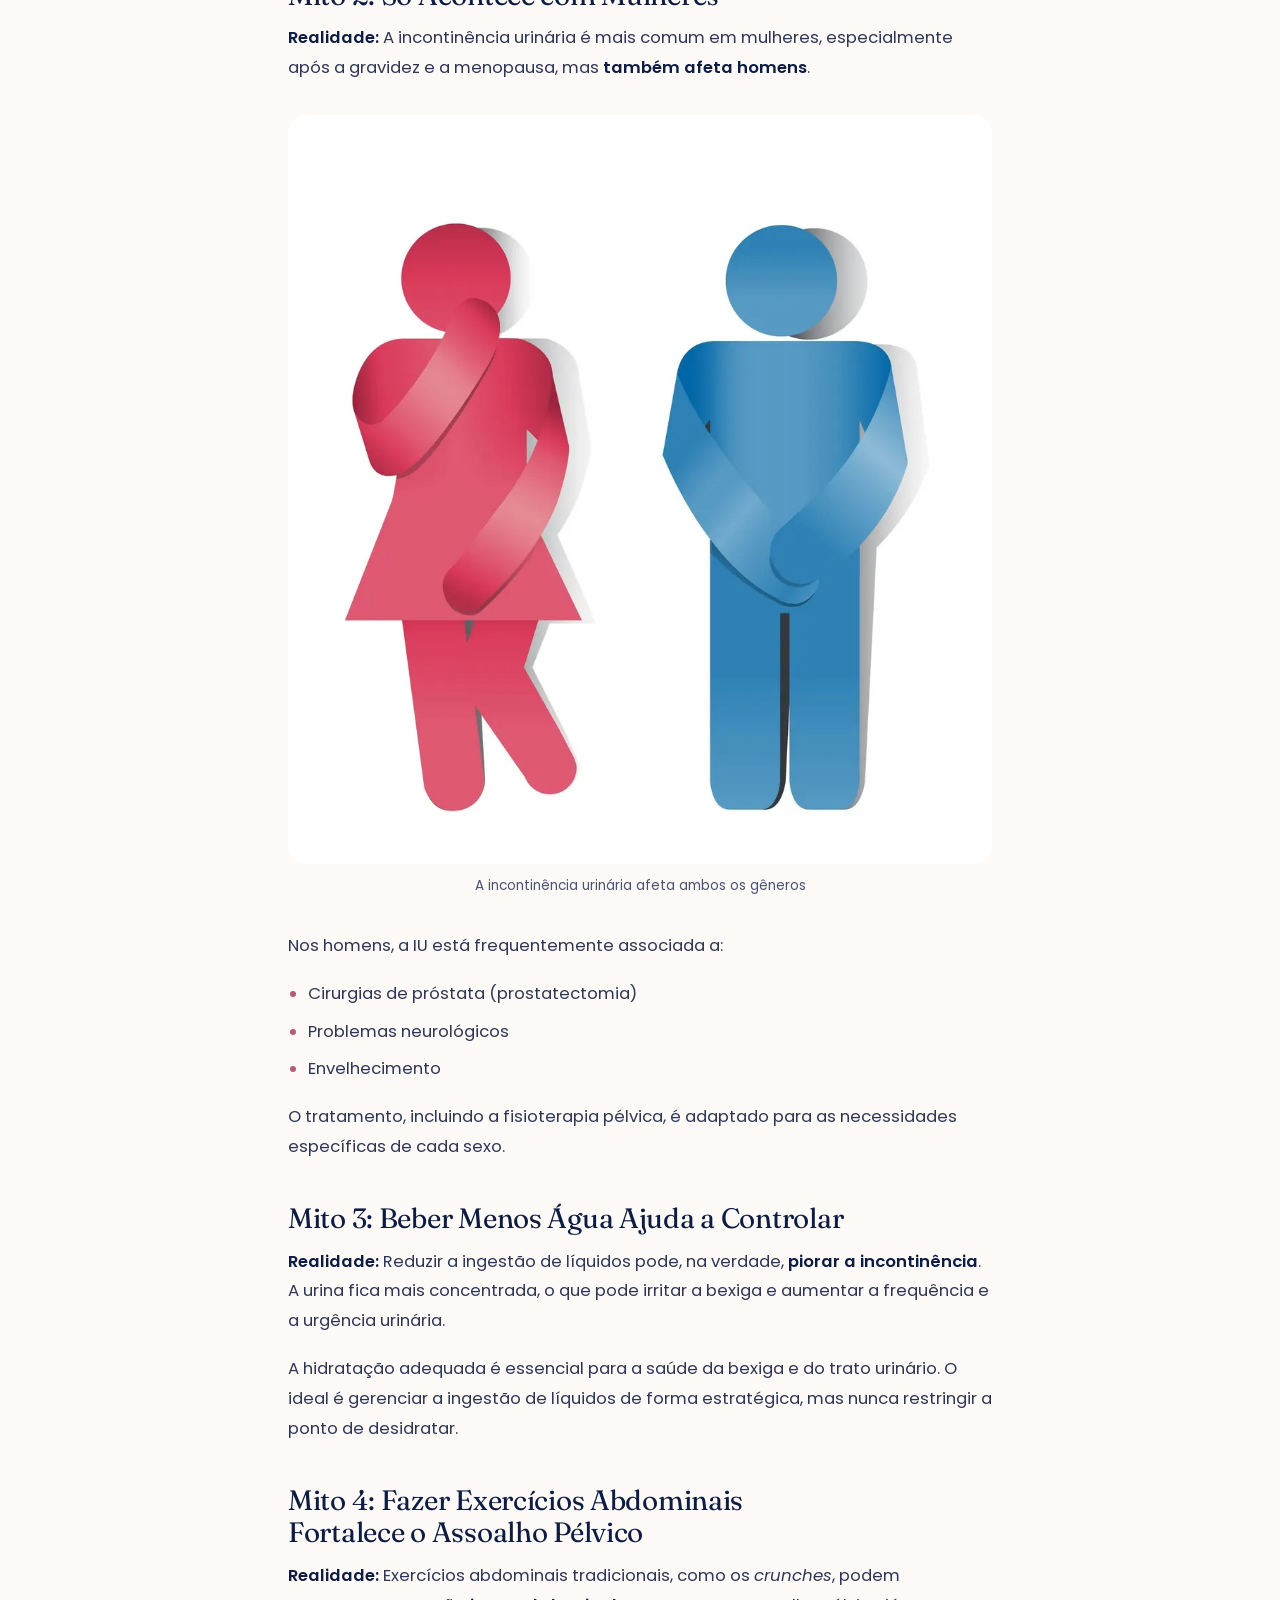
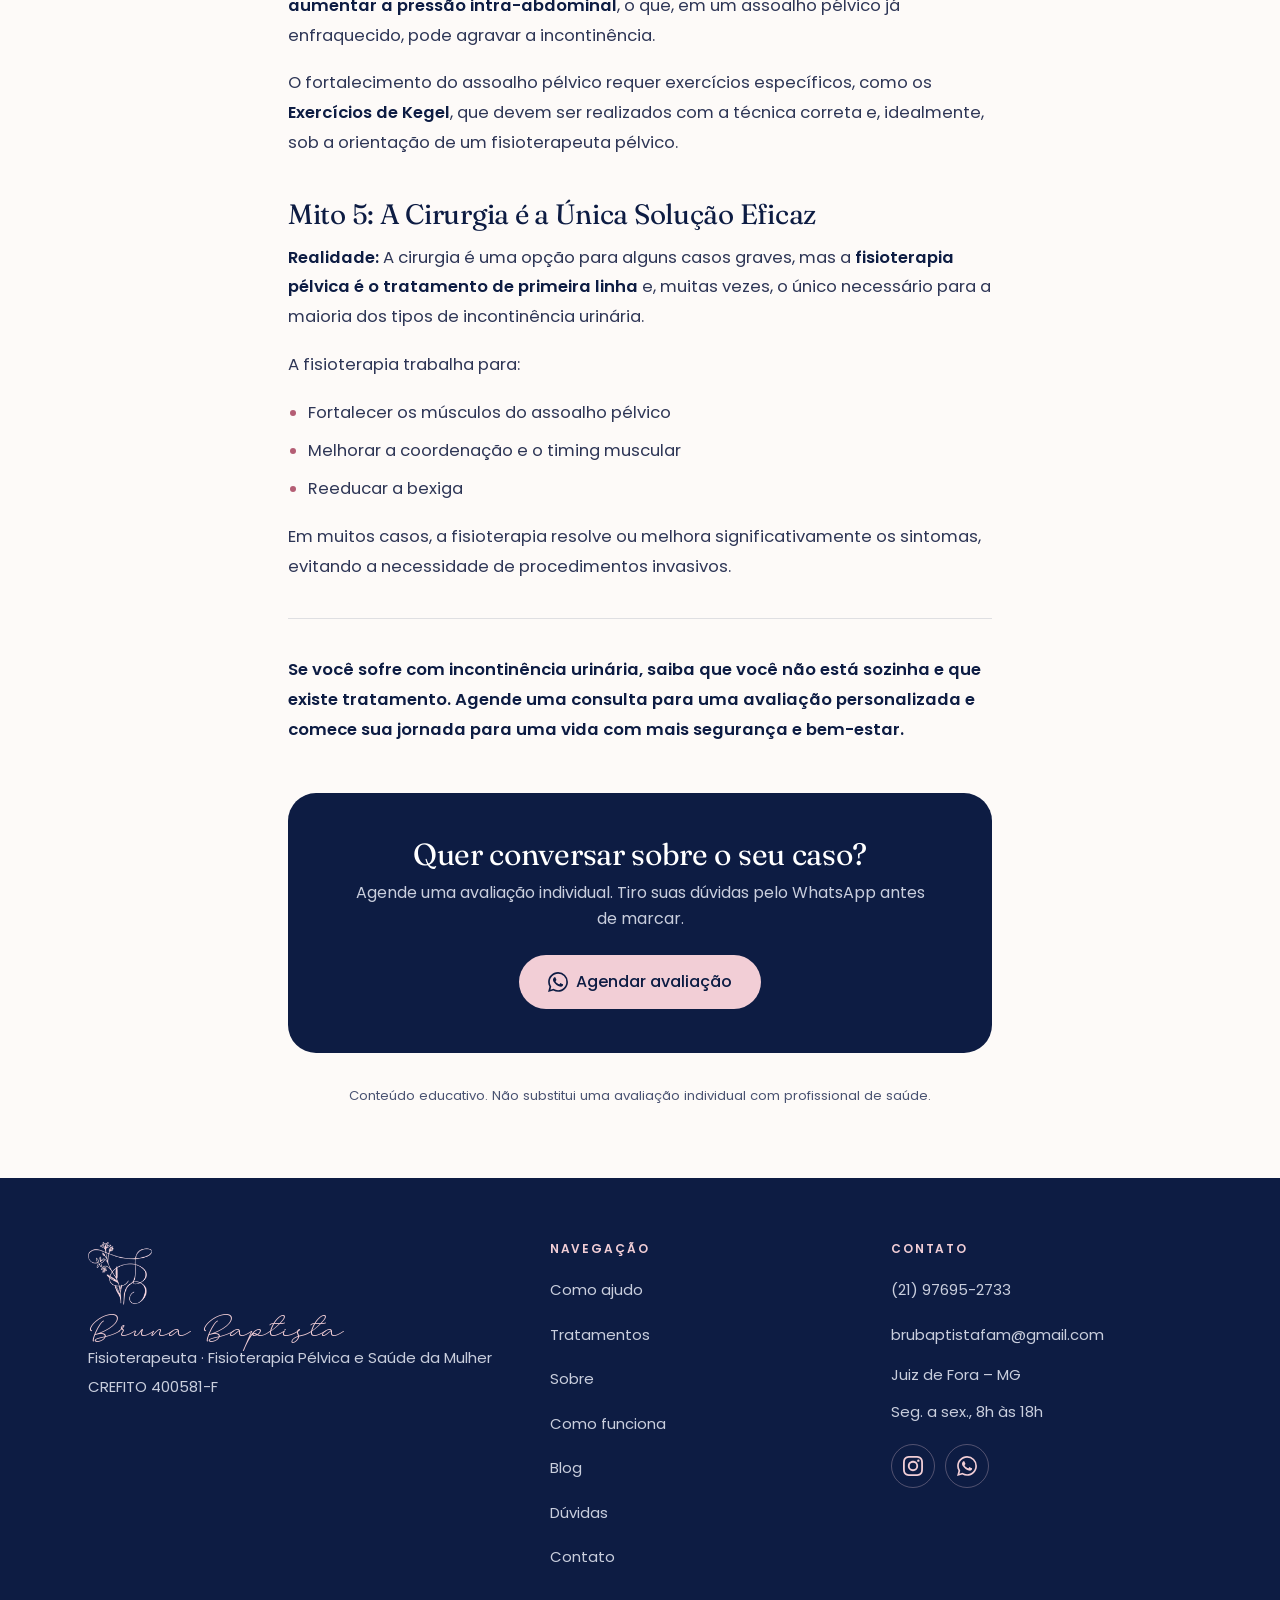
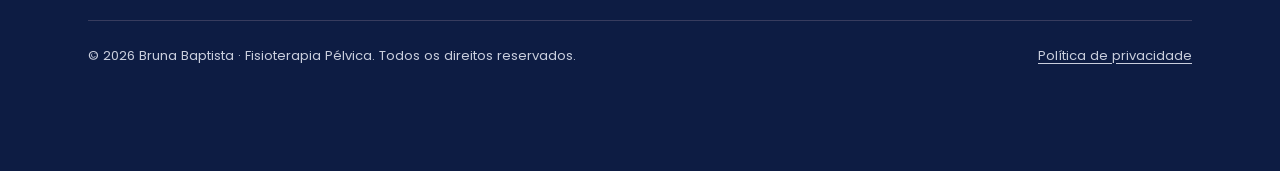
==== commit d59229e5: "Novo layout do site mantendo blog, fotos e texto atuais - Novo design mobile first (header, hero, si" ====
--- a/artigo1.html
+++ b/artigo1.html
@@ -2,161 +2,122 @@
 <html lang="pt-BR">
 <head>
     <meta charset="UTF-8">
-    <meta name="viewport" content="width=device-width, initial-scale=1.0">
-    <title>5 Mitos sobre Incontinência Urinária | Dra. Bruna Baptista</title>
+    <meta name="viewport" content="width=device-width, initial-scale=1.0, viewport-fit=cover">
+    <title>5 Mitos sobre Incontinência Urinária | Bruna Baptista – Fisioterapia Pélvica</title>
     <meta name="description" content="Descubra os 5 principais mitos sobre incontinência urinária e saiba como a fisioterapia pélvica pode ajudar.">
-    <link rel="stylesheet" href="styles.css">
+    <meta name="theme-color" content="#0D1C43">
+    <link rel="canonical" href="https://brunabaptista.com.br/artigo1.html">
+
+    <meta property="og:type" content="article">
+    <meta property="og:locale" content="pt_BR">
+    <meta property="og:site_name" content="Bruna Baptista – Fisioterapia Pélvica">
+    <meta property="og:url" content="https://brunabaptista.com.br/artigo1.html">
+    <meta property="og:title" content="5 Mitos sobre Incontinência Urinária que Você Precisa Desvendar">
+    <meta property="og:description" content="Descubra os 5 principais mitos sobre incontinência urinária e saiba como a fisioterapia pélvica pode ajudar.">
+    <meta property="og:image" content="https://brunabaptista.com.br/imagens-blog/web/incontinencia-urinaria-sistema.webp">
+    <meta name="twitter:card" content="summary_large_image">
+
+    <link rel="icon" href="favicon.ico" sizes="48x48">
+    <link rel="icon" type="image/png" sizes="192x192" href="img/icon-192.png">
+    <link rel="apple-touch-icon" href="img/apple-touch-icon.png">
+    <link rel="manifest" href="site.webmanifest">
+
     <link rel="preconnect" href="https://fonts.googleapis.com">
     <link rel="preconnect" href="https://fonts.gstatic.com" crossorigin>
-    <link href="https://fonts.googleapis.com/css2?family=Poppins:wght@300;400;500;600;700&display=swap" rel="stylesheet">
-    <link rel="stylesheet" href="https://cdnjs.cloudflare.com/ajax/libs/font-awesome/6.0.0/css/all.min.css">
-    <style>
-        .artigo-container {
-            max-width: 800px;
-            margin: 80px auto;
-            padding: 40px 20px;
-            background-color: var(--white);
-            border-radius: var(--border-radius);
-            box-shadow: var(--shadow);
+    <link href="https://fonts.googleapis.com/css2?family=Fraunces:ital,opsz,wght@0,9..144,400;0,9..144,500;1,9..144,400&family=Poppins:wght@300;400;500;600&display=swap" rel="stylesheet">
+    <link rel="stylesheet" href="styles.css">
+    <script>document.documentElement.classList.add('js');</script>
+    <script type="application/ld+json">
+    {
+        "@context": "https://schema.org",
+        "@type": "BlogPosting",
+        "headline": "5 Mitos sobre Incontinência Urinária que Você Precisa Desvendar",
+        "description": "Descubra os 5 principais mitos sobre incontinência urinária e saiba como a fisioterapia pélvica pode ajudar.",
+        "image": "https://brunabaptista.com.br/imagens-blog/web/incontinencia-urinaria-sistema.webp",
+        "url": "https://brunabaptista.com.br/artigo1.html",
+        "inLanguage": "pt-BR",
+        "author": {
+            "@type": "Person",
+            "name": "Bruna Baptista",
+            "jobTitle": "Fisioterapeuta"
+        },
+        "publisher": {
+            "@type": "Organization",
+            "name": "Bruna Baptista – Fisioterapia Pélvica",
+            "logo": {
+                "@type": "ImageObject",
+                "url": "https://brunabaptista.com.br/img/icon-512.png"
+            }
         }
-
-        .artigo-header {
-            margin-bottom: 40px;
-            border-bottom: 2px solid var(--secondary-color);
-            padding-bottom: 20px;
-        }
-
-        .artigo-header h1 {
-            font-size: 2rem;
-            margin-bottom: 10px;
-        }
-
-        .artigo-meta {
-            color: var(--light-text);
-            font-size: 0.9rem;
-        }
-
-        .artigo-content h2 {
-            font-size: 1.5rem;
-            margin-top: 30px;
-            margin-bottom: 15px;
-            color: var(--primary-color);
-        }
-
-        .artigo-content p {
-            line-height: 1.8;
-            margin-bottom: 15px;
-            color: var(--text-color);
-        }
-
-        .artigo-content ul {
-            margin-left: 20px;
-            margin-bottom: 15px;
-        }
-
-        .artigo-content li {
-            margin-bottom: 10px;
-            color: var(--text-color);
-        }
-
-        .artigo-footer {
-            margin-top: 40px;
-            padding-top: 20px;
-            border-top: 2px solid var(--secondary-color);
-            text-align: center;
-        }
-
-        .voltar-link {
-            display: inline-block;
-            margin-top: 20px;
-            padding: 10px 20px;
-            background-color: var(--primary-color);
-            color: var(--white);
-            border-radius: 50px;
-            transition: var(--transition);
-        }
-
-        .voltar-link:hover {
-            background-color: var(--primary-dark);
-            transform: translateY(-2px);
-        }
-
-        .btn-agendamento {
-            display: inline-block;
-            margin-top: 20px;
-            padding: 15px 30px;
-            background-color: var(--accent-color);
-            color: var(--white);
-            border-radius: 50px;
-            font-weight: 600;
-            transition: var(--transition);
-            text-decoration: none;
-        }
-
-        .btn-agendamento:hover {
-            background-color: var(--accent-dark);
-            transform: translateY(-3px);
-            box-shadow: var(--shadow);
-        }
-
-        .artigo-image {
-            max-width: 100%;
-            height: auto;
-            margin: 30px 0;
-            border-radius: var(--border-radius);
-            box-shadow: 0 5px 15px rgba(0, 0, 0, 0.1);
-            transition: var(--transition);
-        }
-
-        .artigo-image:hover {
-            transform: scale(1.02);
-            box-shadow: 0 8px 20px rgba(0, 0, 0, 0.15);
-        }
-
-        .artigo-image-caption {
-            font-size: 0.85rem;
-            color: var(--light-text);
-            text-align: center;
-            margin-top: 10px;
-            font-style: italic;
-        }
-    </style>
+    }
+    </script>
 </head>
 <body>
-    <!-- Header -->
-    <header id="header">
-        <div class="container" style="display: flex; align-items: center; justify-content: space-between;">
-            <div class="logo"><img src="logoPequenaAzul.png" alt="Logo - Fisioterapia Pélvica"></div>
-            <nav id="nav">
-                <ul>
+    <svg xmlns="http://www.w3.org/2000/svg" class="sprite" aria-hidden="true" focusable="false">
+        <symbol id="i-whatsapp" viewBox="0 0 24 24"><g fill="currentColor"><path d="M17.472 14.382c-.297-.149-1.758-.867-2.03-.967-.273-.099-.471-.148-.67.15-.197.297-.767.966-.94 1.164-.173.199-.347.223-.644.075-.297-.15-1.255-.463-2.39-1.475-.883-.788-1.48-1.761-1.653-2.059-.173-.297-.018-.458.13-.606.134-.133.298-.347.446-.52.149-.174.198-.298.298-.497.099-.198.05-.371-.025-.52-.075-.149-.669-1.612-.916-2.207-.242-.579-.487-.5-.669-.51-.173-.008-.371-.01-.57-.01-.198 0-.52.074-.792.372-.272.297-1.04 1.016-1.04 2.479 0 1.462 1.065 2.875 1.213 3.074.149.198 2.096 3.2 5.077 4.487.709.306 1.262.489 1.694.625.712.227 1.36.195 1.871.118.571-.085 1.758-.719 2.006-1.413.248-.694.248-1.289.173-1.413-.074-.124-.272-.198-.57-.347m-5.421 7.403h-.004a9.87 9.87 0 01-5.031-1.378l-.361-.214-3.741.982.998-3.648-.235-.374a9.86 9.86 0 01-1.51-5.26c.001-5.45 4.436-9.884 9.888-9.884 2.64 0 5.122 1.03 6.988 2.898a9.825 9.825 0 012.893 6.994c-.003 5.45-4.437 9.884-9.885 9.884m8.413-18.297A11.815 11.815 0 0012.05 0C5.495 0 .16 5.335.157 11.892c0 2.096.547 4.142 1.588 5.945L.057 24l6.305-1.654a11.882 11.882 0 005.683 1.448h.005c6.554 0 11.89-5.335 11.893-11.893a11.821 11.821 0 00-3.48-8.413Z"/></g></symbol>
+        <symbol id="i-instagram" viewBox="0 0 24 24"><g fill="currentColor"><path d="M7.0301.084c-1.2768.0602-2.1487.264-2.911.5634-.7888.3075-1.4575.72-2.1228 1.3877-.6652.6677-1.075 1.3368-1.3802 2.127-.2954.7638-.4956 1.6365-.552 2.914-.0564 1.2775-.0689 1.6882-.0626 4.947.0062 3.2586.0206 3.6671.0825 4.9473.061 1.2765.264 2.1482.5635 2.9107.308.7889.72 1.4573 1.388 2.1228.6679.6655 1.3365 1.0743 2.1285 1.38.7632.295 1.6361.4961 2.9134.552 1.2773.056 1.6884.069 4.9462.0627 3.2578-.0062 3.668-.0207 4.9478-.0814 1.28-.0607 2.147-.2652 2.9098-.5633.7889-.3086 1.4578-.72 2.1228-1.3881.665-.6682 1.0745-1.3378 1.3795-2.1284.2957-.7632.4966-1.636.552-2.9124.056-1.2809.0692-1.6898.063-4.948-.0063-3.2583-.021-3.6668-.0817-4.9465-.0607-1.2797-.264-2.1487-.5633-2.9117-.3084-.7889-.72-1.4568-1.3876-2.1228C21.2982 1.33 20.628.9208 19.8378.6165 19.074.321 18.2017.1197 16.9244.0645 15.6471.0093 15.236-.005 11.977.0014 8.718.0076 8.31.0215 7.0301.0839m.1402 21.6932c-1.17-.0509-1.8053-.2453-2.2287-.408-.5606-.216-.96-.4771-1.3819-.895-.422-.4178-.6811-.8186-.9-1.378-.1644-.4234-.3624-1.058-.4171-2.228-.0595-1.2645-.072-1.6442-.079-4.848-.007-3.2037.0053-3.583.0607-4.848.05-1.169.2456-1.805.408-2.2282.216-.5613.4762-.96.895-1.3816.4188-.4217.8184-.6814 1.3783-.9003.423-.1651 1.0575-.3614 2.227-.4171 1.2655-.06 1.6447-.072 4.848-.079 3.2033-.007 3.5835.005 4.8495.0608 1.169.0508 1.8053.2445 2.228.408.5608.216.96.4754 1.3816.895.4217.4194.6816.8176.9005 1.3787.1653.4217.3617 1.056.4169 2.2263.0602 1.2655.0739 1.645.0796 4.848.0058 3.203-.0055 3.5834-.061 4.848-.051 1.17-.245 1.8055-.408 2.2294-.216.5604-.4763.96-.8954 1.3814-.419.4215-.8181.6811-1.3783.9-.4224.1649-1.0577.3617-2.2262.4174-1.2656.0595-1.6448.072-4.8493.079-3.2045.007-3.5825-.006-4.848-.0608M16.953 5.5864A1.44 1.44 0 1 0 18.39 4.144a1.44 1.44 0 0 0-1.437 1.4424M5.8385 12.012c.0067 3.4032 2.7706 6.1557 6.173 6.1493 3.4026-.0065 6.157-2.7701 6.1506-6.1733-.0065-3.4032-2.771-6.1565-6.174-6.1498-3.403.0067-6.156 2.771-6.1496 6.1738M8 12.0077a4 4 0 1 1 4.008 3.9921A3.9996 3.9996 0 0 1 8 12.0077"/></g></symbol>
+        <symbol id="i-arrow-right" viewBox="0 0 24 24"><g fill="none" stroke="currentColor" stroke-width="1.75" stroke-linecap="round" stroke-linejoin="round"><path d="M5 12h14"/> <path d="m12 5 7 7-7 7"/></g></symbol>
+    </svg>
+
+    <a class="skip-link" href="#conteudo">Pular para o conteúdo</a>
+
+    <header class="site-header" id="header">
+        <div class="container header-inner">
+            <a href="index.html" class="brand">
+                <picture>
+                    <source type="image/webp" srcset="img/logo-horizontal-azul.webp">
+                    <img src="img/logo-horizontal-azul.png" alt="Bruna Baptista – Fisioterapia Pélvica" class="brand-logo" width="389" height="96">
+                </picture>
+            </a>
+
+            <nav class="site-nav" id="nav" aria-label="Navegação principal">
+                <ul class="nav-list">
+                    <li><a href="index.html#como-ajudo">Como ajudo</a></li>
+                    <li><a href="index.html#tratamentos">Tratamentos</a></li>
                     <li><a href="index.html#sobre">Sobre</a></li>
-                    <li><a href="index.html#servicos">Serviços</a></li>
-                    <li><a href="index.html#beneficios">Benefícios</a></li>
-                    <li><a href="index.html#blog">Blog</a></li>
+                    <li><a href="index.html#como-funciona">Como funciona</a></li>
+                    <li><a href="index.html#blog" aria-current="page">Blog</a></li>
+                    <li><a href="index.html#duvidas">Dúvidas</a></li>
                     <li><a href="index.html#contato">Contato</a></li>
                 </ul>
+                <a href="https://wa.me/5521976952733" class="btn btn-primary nav-cta" data-wa target="_blank" rel="noopener">
+                    <svg class="icon" aria-hidden="true"><use href="#i-whatsapp"/></svg>
+                    Agendar avaliação
+                </a>
             </nav>
-            <button id="btn-mobile" aria-label="Abrir Menu">
-                <span id="hamburger"></span>
-            </button>
+
+            <div class="header-actions">
+                <a href="https://wa.me/5521976952733" class="btn btn-primary btn-sm header-cta" data-wa target="_blank" rel="noopener">
+                    Agendar<span class="hide-xs">&nbsp;avaliação</span>
+                </a>
+                <button class="menu-toggle" id="btn-mobile" type="button" aria-controls="nav" aria-expanded="false" aria-label="Abrir menu">
+                    <span class="menu-toggle-bars" aria-hidden="true"></span>
+                </button>
+            </div>
         </div>
     </header>
 
-    <div class="artigo-container">
-        <div class="artigo-header">
-            <h1>5 Mitos sobre Incontinência Urinária que Você Precisa Desvendar</h1>
-            <p class="artigo-meta">Publicado por Dra. Bruna Baptista | Fisioterapia Pélvica</p>
-        </div>
-
-        <div class="artigo-content">
+    <main id="conteudo">
+        <article class="article">
+            <header class="article-head">
+                <div class="container article-container">
+                    <a href="index.html#blog" class="article-back">Blog</a>
+                    <h1>5 Mitos sobre Incontinência Urinária que Você Precisa Desvendar</h1>
+                    <p class="article-meta">Por Bruna Baptista · Fisioterapeuta · CREFITO 400581-F</p>
+                </div>
+            </header>
+
+            <div class="container article-container article-body">
             <p>A incontinência urinária (IU) é um problema de saúde comum, mas que ainda é cercado por muitos mitos e tabus. Muitas pessoas acreditam que é uma condição normal do envelhecimento ou após o parto, o que leva à falta de tratamento e à queda na qualidade de vida.</p>
 
-            <img src="imagens-blog/incontinencia-urinaria-sistema.webp" alt="Sistema urinário e incontinência" class="artigo-image">
-            <p class="artigo-image-caption">O sistema urinário e sua relação com a incontinência</p>
+            <figure>
+                <img src="imagens-blog/web/incontinencia-urinaria-sistema.webp" alt="Sistema urinário e incontinência" width="1000" height="667" loading="lazy" decoding="async">
+                <figcaption>O sistema urinário e sua relação com a incontinência</figcaption>
+            </figure>
 
             <p>Como fisioterapeuta pélvica, meu objetivo é desmistificar a IU e mostrar que existe tratamento eficaz.</p>
 
-            <hr style="margin: 30px 0; border: none; border-top: 1px solid var(--gray-light);">
+            <hr>
 
             <h2>Mito 1: Incontinência é Normal com a Idade</h2>
             <p><strong>Realidade:</strong> Embora a prevalência de IU aumente com a idade, ela <strong>não é uma consequência inevitável</strong> do envelhecimento. É um sintoma de que algo não está funcionando corretamente no assoalho pélvico.</p>
@@ -165,8 +126,10 @@
             <h2>Mito 2: Só Acontece com Mulheres</h2>
             <p><strong>Realidade:</strong> A incontinência urinária é mais comum em mulheres, especialmente após a gravidez e a menopausa, mas <strong>também afeta homens</strong>.</p>
             
-            <img src="imagens-blog/incontinencia-urinaria-generos.jpeg" alt="Incontinência urinária afeta homens e mulheres" class="artigo-image">
-            <p class="artigo-image-caption">A incontinência urinária afeta ambos os gêneros</p>
+            <figure>
+                <img src="imagens-blog/web/incontinencia-urinaria-generos.webp" alt="Incontinência urinária afeta homens e mulheres" width="1000" height="1064" loading="lazy" decoding="async">
+                <figcaption>A incontinência urinária afeta ambos os gêneros</figcaption>
+            </figure>
             
             <p>Nos homens, a IU está frequentemente associada a:</p>
             <ul>
@@ -194,59 +157,79 @@
             </ul>
             <p>Em muitos casos, a fisioterapia resolve ou melhora significativamente os sintomas, evitando a necessidade de procedimentos invasivos.</p>
 
-            <hr style="margin: 30px 0; border: none; border-top: 1px solid var(--gray-light);">
+            <hr>
 
             <p><strong>Se você sofre com incontinência urinária, saiba que você não está sozinha e que existe tratamento. Agende uma consulta para uma avaliação personalizada e comece sua jornada para uma vida com mais segurança e bem-estar.</strong></p>
-        </div>
-
-        <div class="artigo-footer">
-            <a href="https://wa.me/+5521976952733" class="btn-agendamento" target="_blank">
-                <i class="fab fa-whatsapp"></i> Agende sua Consulta
-            </a>
-            <br>
-            <a href="index.html#blog" class="voltar-link">
-                <i class="fas fa-arrow-left"></i> Voltar ao Blog
-            </a>
-        </div>
-    </div>
-
-    <!-- Footer -->
-    <footer>
+            </div>
+
+            <div class="container article-container">
+                <aside class="article-cta" aria-label="Agendamento">
+                    <h2>Quer conversar sobre o seu caso?</h2>
+                    <p>Agende uma avaliação individual. Tiro suas dúvidas pelo WhatsApp antes de marcar.</p>
+                    <a href="https://wa.me/5521976952733" class="btn btn-primary btn-lg" data-wa="Li o artigo &quot;5 Mitos sobre Incontinência Urinária que Você Precisa Desvendar&quot;." target="_blank" rel="noopener">
+                        <svg class="icon" aria-hidden="true"><use href="#i-whatsapp"/></svg>
+                        Agendar avaliação
+                    </a>
+                </aside>
+                <p class="disclaimer">Conteúdo educativo. Não substitui uma avaliação individual com profissional de saúde.</p>
+            </div>
+        </article>
+    </main>
+
+    <footer class="site-footer">
         <div class="container">
-            <div class="footer-content">
-                <div class="footer-col">
-                    <img src="logoPequenaAzulFundoRemovido.png" alt="Logo" class="footer-logo">
-                    <p>Cuidando da sua saúde íntima com tratamentos especializados e personalizados.</p>
+            <div class="footer-grid">
+                <div class="footer-brand">
+                    <img src="img/logo-marca-rosa-112.png" alt="" width="115" height="112" loading="lazy">
+                    <p class="footer-name">Bruna Baptista</p>
+                    <p>Fisioterapeuta · Fisioterapia Pélvica e Saúde da Mulher</p>
+                    <p>CREFITO 400581-F</p>
                 </div>
-                <div class="footer-col">
-                    <h4>Links Rápidos</h4>
+
+                <nav class="footer-col" aria-label="Links do rodapé">
+                    <h2 class="footer-title">Navegação</h2>
                     <ul>
+                        <li><a href="index.html#como-ajudo">Como ajudo</a></li>
+                        <li><a href="index.html#tratamentos">Tratamentos</a></li>
                         <li><a href="index.html#sobre">Sobre</a></li>
-                        <li><a href="index.html#servicos">Serviços</a></li>
-                        <li><a href="index.html#beneficios">Benefícios</a></li>
+                        <li><a href="index.html#como-funciona">Como funciona</a></li>
                         <li><a href="index.html#blog">Blog</a></li>
+                        <li><a href="index.html#duvidas">Dúvidas</a></li>
                         <li><a href="index.html#contato">Contato</a></li>
                     </ul>
-                </div>
+                </nav>
+
                 <div class="footer-col">
-                    <h4>Contato</h4>
-                    <p><i class="fas fa-phone-alt"></i> (21) 97695-2733</p>
-                    <div class="social-icons">
-                        <a href="https://www.instagram.com/brubaptista.fisio" aria-label="Instagram"><i class="fab fa-instagram"></i></a>
-                        <a href="https://wa.me/+5521976952733" aria-label="WhatsApp"><i class="fab fa-whatsapp"></i></a>
+                    <h2 class="footer-title">Contato</h2>
+                    <ul>
+                        <li><a href="tel:+5521976952733">(21) 97695-2733</a></li>
+                        <li><a href="mailto:brubaptistafam@gmail.com">brubaptistafam@gmail.com</a></li>
+                        <li>Juiz de Fora – MG</li>
+                        <li>Seg. a sex., 8h às 18h</li>
+                    </ul>
+                    <div class="social">
+                        <a href="https://www.instagram.com/brubaptista.fisio" target="_blank" rel="noopener" aria-label="Instagram de Bruna Baptista (abre em nova aba)">
+                            <svg class="icon" aria-hidden="true"><use href="#i-instagram"/></svg>
+                        </a>
+                        <a href="https://wa.me/5521976952733" data-wa target="_blank" rel="noopener" aria-label="WhatsApp de Bruna Baptista (abre em nova aba)">
+                            <svg class="icon" aria-hidden="true"><use href="#i-whatsapp"/></svg>
+                        </a>
                     </div>
                 </div>
             </div>
+
             <div class="footer-bottom">
-                <p>&copy; <span id="current-year"></span> Dra. Bruna Baptista - Fisioterapia Pélvica. Todos os direitos reservados.</p>
-                <p>CREFITO: 400581-F</p>
+                <p>&copy; <span id="current-year">2026</span> Bruna Baptista · Fisioterapia Pélvica. Todos os direitos reservados.</p>
+                <p><a href="privacidade.html">Política de privacidade</a></p>
             </div>
         </div>
     </footer>
 
-    <script src="script.js"></script>
-    <a href="https://wa.me/+5521976952733" target="_blank" class="whatsapp-float">
-        <i class="fab fa-whatsapp"></i>
+    <!-- Botão flutuante do WhatsApp -->
+    <a href="https://wa.me/5521976952733" class="wa-float" id="wa-float" data-wa target="_blank" rel="noopener" aria-label="Agendar avaliação pelo WhatsApp (abre em nova aba)">
+        <svg class="icon" aria-hidden="true"><use href="#i-whatsapp"/></svg>
     </a>
+
+    <script src="script.js" defer></script>
 </body>
 </html>
--- a/styles.css
+++ b/styles.css
@@ -1,1167 +1,1427 @@
+/* =========================================================
+   Bruna Baptista — Fisioterapia Pélvica
+   Mobile first. Componentes organizados por bloco.
+   ========================================================= */
+
 @font-face {
     font-family: 'Larianti';
-    src: url('fonts/larianti.otf') format('opentype');
+    src: url('fonts/larianti.woff') format('woff');
+    font-display: swap;
 }
 
 :root {
-    --primary-color: #0D1C43;
-    --primary-light: #2c3e73;
-    --primary-dark: #091233;
-    --secondary-color: #F2CED6;
-    --accent-color: #25d366;
-    --accent-dark: #128c7e;
-    --text-color: #0D1C43;
-    --light-text: #6c757d;
+    /* Identidade (cores do logo) */
+    --navy: #0D1C43;
+    --navy-2: #1E2D5C;
+    --pink: #F2CED6;
+    --pink-soft: #FAEDF0;
+    --rose: #B45D74;          /* acento: somente ícones/decoração */
+    --cream: #FDFAF8;
     --white: #ffffff;
-    --light-bg: #F2CED6;
-    --dark-bg: #0D1C43;
-    --gray-light: #e9ecef;
-    --shadow: 0 5px 15px rgba(0, 0, 0, 0.1);
-    --shadow-hover: 0 8px 25px rgba(0, 0, 0, 0.15);
-    --transition: all 0.3s ease;
-    --border-radius: 10px;
-}
-
-/* Reset e Estilos Gerais */
-* {
-    margin: 0;
-    padding: 0;
-    box-sizing: border-box;
-}
+
+    /* Texto */
+    --ink: #0D1C43;
+    --muted: #4A5372;         /* contraste AA sobre --cream e --pink-soft */
+    --on-dark: #F7F1F3;
+    --on-dark-muted: #C9CEDD;
+
+    /* WhatsApp */
+    --wa: #1FAF55;
+    --wa-dark: #178C43;
+
+    /* Tipografia */
+    --font-body: 'Poppins', system-ui, -apple-system, 'Segoe UI', sans-serif;
+    --font-display: 'Fraunces', Georgia, 'Times New Roman', serif;
+    --font-script: 'Larianti', 'Fraunces', cursive;
+
+    /* Superfícies */
+    --line: rgba(13, 28, 67, 0.12);
+    --radius-sm: 10px;
+    --radius: 18px;
+    --radius-lg: 28px;
+    --shadow-sm: 0 1px 2px rgba(13, 28, 67, 0.06), 0 2px 8px rgba(13, 28, 67, 0.04);
+    --shadow: 0 10px 30px -12px rgba(13, 28, 67, 0.18);
+    --ease: cubic-bezier(0.22, 0.61, 0.36, 1);
+
+    --header-h: 68px;
+    --gutter: 20px;
+}
+
+/* ---------- Base ---------- */
+*,
+*::before,
+*::after { box-sizing: border-box; }
+
+* { margin: 0; }
 
 html {
     scroll-behavior: smooth;
-    scroll-padding-top: 70px;
+    scroll-padding-top: calc(var(--header-h) + 12px);
+    -webkit-text-size-adjust: 100%;
 }
 
 body {
-    font-family: 'Poppins', sans-serif;
-    color: var(--text-color);
-    background-color: var(--light-bg);
-    line-height: 1.6;
+    font-family: var(--font-body);
+    font-size: 1rem;
+    font-weight: 400;
+    line-height: 1.65;
+    color: var(--ink);
+    background-color: var(--cream);
     overflow-x: hidden;
-    padding-top: 70px;
-}
-
-h1, h2, h3, h4 {
-    color: var(--primary-color);
-    line-height: 1.2;
-    font-weight: 600;
-}
-
-p {
-    margin-bottom: 1rem;
-}
-
-a {
+    -webkit-font-smoothing: antialiased;
+}
+
+img, picture, svg { display: block; max-width: 100%; }
+img { height: auto; }
+
+a { color: inherit; }
+
+ul, ol { list-style: none; padding: 0; }
+
+h1, h2, h3 {
+    font-family: var(--font-display);
+    font-weight: 400;
+    font-optical-sizing: auto;
+    line-height: 1.15;
+    color: var(--navy);
+    letter-spacing: -0.01em;
+    text-wrap: balance;
+}
+
+h3 {
+    font-family: var(--font-body);
+    font-weight: 500;
+    font-size: 1.0625rem;
+    line-height: 1.35;
+    letter-spacing: 0;
+}
+
+p { text-wrap: pretty; }
+
+button, input, select, textarea { font: inherit; color: inherit; }
+
+.sprite { position: absolute; width: 0; height: 0; overflow: hidden; }
+
+.icon {
+    width: 1.25em;
+    height: 1.25em;
+    flex-shrink: 0;
+}
+
+:focus-visible {
+    outline: 3px solid var(--navy);
+    outline-offset: 3px;
+    border-radius: 6px;
+}
+
+.section-dark :focus-visible,
+.site-footer :focus-visible { outline-color: var(--pink); }
+
+.skip-link {
+    position: absolute;
+    left: 12px;
+    top: -60px;
+    z-index: 2000;
+    padding: 10px 16px;
+    background: var(--navy);
+    color: var(--white);
+    border-radius: var(--radius-sm);
     text-decoration: none;
-    color: inherit;
-}
-
-ul {
-    list-style: none;
-}
-
-img {
-    max-width: 100%;
-    height: auto;
-}
+    transition: top 0.2s var(--ease);
+}
+.skip-link:focus { top: 12px; }
 
 .container {
     width: 100%;
-    max-width: 1200px;
-    margin: 0 auto;
-    padding: 0 20px;
-}
-
-.section-light {
-    background-color: var(--secondary-color);
-    padding: 80px 0;
-}
-
-.section-dark {
-    background-color: var(--primary-color);
+    max-width: 1160px;
+    margin-inline: auto;
+    padding-inline: var(--gutter);
+}
+
+/* ---------- Botões ---------- */
+.btn {
+    display: inline-flex;
+    align-items: center;
+    justify-content: center;
+    gap: 0.55em;
+    min-height: 48px;
+    padding: 0.75rem 1.5rem;
+    border: 1.5px solid transparent;
+    border-radius: 999px;
+    font-family: var(--font-body);
+    font-size: 0.975rem;
+    font-weight: 500;
+    line-height: 1.2;
+    text-align: center;
+    text-decoration: none;
+    cursor: pointer;
+    transition: background-color 0.25s var(--ease), color 0.25s var(--ease),
+                border-color 0.25s var(--ease), transform 0.25s var(--ease), box-shadow 0.25s var(--ease);
+}
+
+.btn:hover { transform: translateY(-2px); }
+.btn:active { transform: translateY(0); }
+
+.btn-primary {
+    background: var(--navy);
     color: var(--white);
-    padding: 80px 0;
-}
-
-.section-dark h2,
-.section-dark h3,
-.section-dark h4 {
+    box-shadow: 0 6px 18px -8px rgba(13, 28, 67, 0.55);
+}
+.btn-primary:hover { background: var(--navy-2); }
+
+.btn-ghost {
+    background: transparent;
+    color: var(--navy);
+    border-color: var(--line);
+}
+.btn-ghost:hover { border-color: var(--navy); background: rgba(255, 255, 255, 0.6); }
+
+.btn-outline {
+    background: transparent;
+    color: var(--navy);
+    border-color: var(--navy);
+}
+.btn-outline:hover { background: var(--navy); color: var(--white); }
+
+.btn-whatsapp {
+    background: var(--wa-dark);
     color: var(--white);
 }
+.btn-whatsapp:hover { background: #127536; }
+
+.btn-sm { min-height: 44px; padding: 0.55rem 1.1rem; font-size: 0.9rem; }
+.btn-lg { min-height: 54px; padding: 0.9rem 1.75rem; font-size: 1rem; }
+.btn-block { width: 100%; }
+
+.btn-group {
+    display: flex;
+    flex-direction: column;
+    gap: 12px;
+}
+
+.link-arrow {
+    display: inline-flex;
+    align-items: center;
+    gap: 0.4em;
+    min-height: 44px;
+    font-size: 0.9rem;
+    font-weight: 500;
+    color: var(--navy);
+    text-decoration: underline;
+    text-decoration-color: rgba(13, 28, 67, 0.25);
+    text-underline-offset: 4px;
+    transition: gap 0.25s var(--ease), text-decoration-color 0.25s var(--ease);
+}
+.link-arrow .icon { width: 1em; height: 1em; }
+.link-arrow:hover { gap: 0.7em; text-decoration-color: currentColor; }
+
+/* ---------- Tipografia de seção ---------- */
+.eyebrow {
+    display: inline-flex;
+    align-items: center;
+    gap: 10px;
+    margin-bottom: 14px;
+    font-size: 0.75rem;
+    font-weight: 500;
+    letter-spacing: 0.16em;
+    text-transform: uppercase;
+    color: var(--muted);
+}
+.eyebrow::before {
+    content: '';
+    width: 22px;
+    height: 1px;
+    background: currentColor;
+}
+
+.section {
+    padding-block: 72px;
+}
+
+.section-tint { background: var(--pink-soft); }
+
+.section-head {
+    max-width: 680px;
+    margin: 0 auto 40px;
+    text-align: center;
+}
+.section-head .eyebrow::after {
+    content: '';
+    width: 22px;
+    height: 1px;
+    background: currentColor;
+}
+.section-head-left { margin-inline: 0; text-align: left; }
+.section-head-left .eyebrow::after { display: none; }
 
 .section-title {
-    text-align: center;
-    margin-bottom: 50px;
-    position: relative;
-}
-
-.section-title h2 {
-    font-size: 2.5rem;
-    display: inline-block;
-    padding-bottom: 15px;
-    font-weight: 700;
-}
-
-.section-title h2::after {
+    font-size: clamp(1.75rem, 5.6vw, 2.5rem);
+    margin-bottom: 14px;
+}
+
+.section-lead {
+    color: var(--muted);
+    font-size: 1.02rem;
+}
+
+.section-cta {
+    display: flex;
+    justify-content: center;
+    margin-top: 44px;
+}
+
+/* ---------- Header ---------- */
+.site-header {
+    position: sticky;
+    top: 0;
+    z-index: 1000;
+    background: rgba(253, 250, 248, 0.88);
+    -webkit-backdrop-filter: saturate(160%) blur(12px);
+    backdrop-filter: saturate(160%) blur(12px);
+    border-bottom: 1px solid transparent;
+    transition: border-color 0.3s var(--ease), box-shadow 0.3s var(--ease);
+}
+
+.site-header.is-scrolled {
+    border-bottom-color: var(--line);
+    box-shadow: 0 4px 20px -12px rgba(13, 28, 67, 0.25);
+}
+
+.header-inner {
+    display: flex;
+    align-items: center;
+    justify-content: space-between;
+    gap: 12px;
+    height: var(--header-h);
+}
+
+.brand {
+    display: flex;
+    align-items: center;
+    min-height: 48px;
+    gap: 10px;
+    min-width: 0;
+    text-decoration: none;
+}
+
+.brand-logo { width: auto; height: 40px; }
+
+.header-actions {
+    display: flex;
+    align-items: center;
+    gap: 6px;
+}
+
+.hide-xs { display: none; }
+
+.menu-toggle {
+    display: grid;
+    place-items: center;
+    width: 44px;
+    height: 44px;
+    padding: 0;
+    border: 0;
+    border-radius: 50%;
+    background: transparent;
+    cursor: pointer;
+}
+
+.menu-toggle-bars,
+.menu-toggle-bars::before,
+.menu-toggle-bars::after {
+    display: block;
+    width: 22px;
+    height: 1.5px;
+    background: var(--navy);
+    border-radius: 2px;
+    transition: transform 0.3s var(--ease), opacity 0.2s var(--ease);
+}
+.menu-toggle-bars { position: relative; }
+.menu-toggle-bars::before,
+.menu-toggle-bars::after {
     content: '';
     position: absolute;
-    bottom: 0;
+    left: 0;
+}
+.menu-toggle-bars::before { top: -7px; }
+.menu-toggle-bars::after { top: 7px; }
+
+.menu-toggle[aria-expanded="true"] .menu-toggle-bars { background: transparent; }
+.menu-toggle[aria-expanded="true"] .menu-toggle-bars::before { transform: translateY(7px) rotate(45deg); }
+.menu-toggle[aria-expanded="true"] .menu-toggle-bars::after { transform: translateY(-7px) rotate(-45deg); }
+
+/* Menu mobile: painel abaixo do header */
+.site-nav {
+    position: absolute;
+    top: 100%;
+    left: 0;
+    right: 0;
+    max-height: calc(100dvh - var(--header-h));
+    overflow-y: auto;
+    padding: 12px var(--gutter) 28px;
+    background: var(--cream);
+    border-bottom: 1px solid var(--line);
+    box-shadow: 0 24px 40px -20px rgba(13, 28, 67, 0.3);
+    opacity: 0;
+    visibility: hidden;
+    transform: translateY(-8px);
+    transition: opacity 0.25s var(--ease), transform 0.25s var(--ease), visibility 0s linear 0.25s;
+}
+
+.site-nav.is-open {
+    opacity: 1;
+    visibility: visible;
+    transform: none;
+    transition: opacity 0.25s var(--ease), transform 0.25s var(--ease), visibility 0s;
+}
+
+.nav-list a {
+    display: flex;
+    align-items: center;
+    min-height: 52px;
+    border-bottom: 1px solid var(--line);
+    font-size: 1.05rem;
+    text-decoration: none;
+    color: var(--navy);
+}
+
+.nav-list a[aria-current] { font-weight: 500; }
+
+.nav-cta { width: 100%; margin-top: 20px; min-height: 52px; }
+
+/* ---------- Hero ---------- */
+.hero {
+    position: relative;
+    overflow: hidden;
+    padding: 36px 0 64px;
+}
+
+.hero::before {
+    /* forma orgânica discreta */
+    content: '';
+    position: absolute;
+    right: -30%;
+    top: 34%;
+    width: 120%;
+    aspect-ratio: 1;
+    border-radius: 42% 58% 60% 40% / 45% 45% 55% 55%;
+    background: radial-gradient(closest-side, var(--pink) 0%, rgba(242, 206, 214, 0.55) 60%, rgba(242, 206, 214, 0) 100%);
+    z-index: -1;
+}
+
+.hero-inner {
+    display: grid;
+    grid-template-columns: minmax(0, 1fr);
+    gap: 48px;
+}
+
+.hero .eyebrow { letter-spacing: 0.11em; font-size: 0.72rem; }
+
+.hero h1 {
+    font-size: clamp(1.95rem, 7.6vw, 3.3rem);
+    line-height: 1.1;
+    margin-bottom: 18px;
+}
+
+.hero h1 em {
+    font-style: italic;
+    font-weight: 400;
+    color: var(--navy-2);
+}
+
+.hero-lead {
+    font-size: 1.05rem;
+    color: var(--muted);
+    max-width: 34em;
+    margin-bottom: 28px;
+}
+
+.hero-note {
+    display: flex;
+    align-items: center;
+    gap: 8px;
+    margin-top: 18px;
+    font-size: 0.875rem;
+    color: var(--muted);
+}
+.hero-note .icon { width: 1.1em; height: 1.1em; }
+
+.hero-media {
+    position: relative;
+    width: 100%;
+    max-width: 400px;
+    margin-inline: auto;
+}
+
+.hero-photo {
+    aspect-ratio: 4 / 5;
+    overflow: hidden;
+    border-radius: 999px 999px var(--radius-lg) var(--radius-lg);
+    background: var(--pink);
+    box-shadow: var(--shadow);
+}
+
+.hero-photo picture { height: 100%; }
+
+.hero-photo img {
+    width: 100%;
+    height: 100%;
+    object-fit: cover;
+    object-position: 50% 20%;
+}
+
+.hero-badge {
+    position: absolute;
     left: 50%;
+    bottom: -22px;
     transform: translateX(-50%);
-    width: 100px;
-    height: 4px;
-    background: linear-gradient(90deg, var(--primary-color), var(--secondary-color));
-    border-radius: 2px;
-}
-
-.section-dark .section-title h2::after {
-    background: linear-gradient(90deg, var(--white), rgba(255, 255, 255, 0.5));
-}
-
-.btn {
+    display: flex;
+    flex-direction: column;
+    align-items: center;
+    width: max-content;
+    max-width: 92%;
+    padding: 12px 22px;
+    background: var(--white);
+    border: 1px solid var(--line);
+    border-radius: var(--radius);
+    box-shadow: var(--shadow);
+    text-align: center;
+}
+
+.hero-badge-name {
+    font-family: var(--font-script);
+    font-size: clamp(0.8rem, 3.9vw, 1.05rem);
+    line-height: 1.7;
+    white-space: nowrap;
+    color: var(--navy);
+}
+
+.hero-badge-meta {
+    margin-top: 8px;
+    font-size: 0.78rem;
+    color: var(--muted);
+}
+
+/* ---------- Indicadores de confiança ---------- */
+.trust {
+    background: var(--white);
+    border-block: 1px solid var(--line);
+}
+
+.trust-list {
+    display: grid;
+    gap: 0;
+}
+
+.trust-item {
+    display: flex;
+    align-items: flex-start;
+    gap: 14px;
+    padding: 18px 0;
+    font-size: 0.9rem;
+    color: var(--muted);
+    line-height: 1.5;
+}
+.trust-item + .trust-item { border-top: 1px solid var(--line); }
+
+.trust-item .icon {
+    width: 26px;
+    height: 26px;
+    color: var(--rose);
+    margin-top: 2px;
+}
+
+.trust-item strong {
+    display: block;
+    font-weight: 500;
+    color: var(--navy);
+}
+
+/* ---------- Condições (ConditionCard) ---------- */
+.condition-grid {
+    display: grid;
+    grid-template-columns: minmax(0, 1fr);
+    gap: 14px;
+}
+
+.condition {
+    display: flex;
+    flex-direction: column;
+    padding: 24px 22px 12px;
+    background: var(--white);
+    border: 1px solid var(--line);
+    border-radius: var(--radius);
+    transition: border-color 0.3s var(--ease), box-shadow 0.3s var(--ease), transform 0.3s var(--ease);
+}
+
+.condition:hover {
+    border-color: rgba(180, 93, 116, 0.35);
+    box-shadow: var(--shadow);
+}
+
+.condition-icon,
+.service-icon {
+    display: grid;
+    place-items: center;
+    width: 48px;
+    height: 48px;
+    margin-bottom: 16px;
+    border-radius: 50%;
+    background: var(--pink-soft);
+    color: var(--rose);
+}
+.condition-icon .icon,
+.service-icon .icon { width: 24px; height: 24px; }
+
+.condition h3 { margin-bottom: 6px; }
+
+.condition p {
+    flex: 1;
+    color: var(--muted);
+    font-size: 0.94rem;
+    margin-bottom: 8px;
+}
+
+.disclaimer {
+    max-width: 640px;
+    margin: 32px auto 0;
+    font-size: 0.82rem;
+    color: var(--muted);
+    text-align: center;
+}
+
+/* ---------- Tratamentos (ServiceCard) ---------- */
+.service-grid {
+    display: grid;
+    grid-template-columns: minmax(0, 1fr);
+    gap: 16px;
+}
+
+.service {
+    display: flex;
+    flex-direction: column;
+    align-items: flex-start;
+    padding: 28px 24px;
+    background: var(--white);
+    border-radius: var(--radius-lg);
+    box-shadow: var(--shadow-sm);
+    scroll-margin-top: calc(var(--header-h) + 20px);
+}
+
+.service-icon { background: var(--pink); color: var(--navy); }
+
+.service h3 {
+    font-family: var(--font-display);
+    font-size: 1.45rem;
+    font-weight: 400;
+    margin-bottom: 8px;
+}
+
+.service-desc { color: var(--muted); margin-bottom: 18px; }
+
+.service-facts {
+    display: grid;
+    gap: 12px;
+    width: 100%;
+    margin-bottom: 22px;
+    padding-top: 18px;
+    border-top: 1px solid var(--line);
+}
+
+.service-facts dt {
+    font-size: 0.72rem;
+    font-weight: 600;
+    letter-spacing: 0.14em;
+    text-transform: uppercase;
+    color: var(--navy);
+}
+
+.service-facts dd {
+    margin: 2px 0 0;
+    font-size: 0.93rem;
+    color: var(--muted);
+}
+
+.service .btn { margin-top: auto; }
+
+/* ---------- Sobre ---------- */
+.about {
+    display: grid;
+    grid-template-columns: minmax(0, 1fr);
+    gap: 40px;
+    align-items: center;
+}
+
+.about-photo {
+    position: relative;
+    max-width: 420px;
+    width: 100%;
+    margin-inline: auto;
+}
+
+.about-photo::before {
+    /* moldura orgânica discreta */
+    content: '';
+    position: absolute;
+    inset: 18px -12px -14px 18px;
+    border-radius: var(--radius-lg);
+    background: var(--pink);
+    z-index: -1;
+}
+
+.about-photo img {
+    width: 100%;
+    aspect-ratio: 4 / 5;
+    object-fit: cover;
+    object-position: 50% 32%;
+    border-radius: var(--radius-lg);
+    box-shadow: var(--shadow);
+}
+
+.about-text > p:not(.eyebrow) {
+    color: var(--muted);
+    margin-bottom: 14px;
+}
+
+.credentials {
+    display: grid;
+    gap: 10px;
+    margin: 24px 0 28px;
+    padding: 20px;
+    border-radius: var(--radius);
+    background: var(--pink-soft);
+}
+
+.credentials li {
+    display: flex;
+    align-items: flex-start;
+    gap: 12px;
+    font-size: 0.93rem;
+}
+
+.credentials .icon { color: var(--rose); margin-top: 2px; }
+
+/* ---------- Diferenciais ---------- */
+.section-dark {
+    background: var(--navy);
+    color: var(--on-dark);
+}
+
+.section-dark .section-title,
+.section-dark h3 { color: var(--white); }
+
+.section-dark .eyebrow { color: var(--pink); }
+
+.feature-grid {
+    display: grid;
+    grid-template-columns: minmax(0, 1fr);
+    gap: 28px;
+}
+
+.feature {
+    padding-top: 22px;
+    border-top: 1px solid rgba(242, 206, 214, 0.25);
+}
+
+.feature .icon {
+    width: 28px;
+    height: 28px;
+    margin-bottom: 14px;
+    color: var(--pink);
+}
+
+.feature h3 { margin-bottom: 6px; }
+
+.feature p { color: var(--on-dark-muted); font-size: 0.94rem; }
+
+/* ---------- Como funciona (Process) ---------- */
+.steps {
+    display: grid;
+    gap: 0;
+    counter-reset: step;
+    max-width: 720px;
+    margin-inline: auto;
+}
+
+.step {
+    position: relative;
+    display: grid;
+    grid-template-columns: 56px 1fr;
+    align-content: start;
+    column-gap: 18px;
+    padding-bottom: 28px;
+}
+
+.step::before {
+    /* linha conectando as etapas */
+    content: '';
+    position: absolute;
+    left: 27px;
+    top: 56px;
+    bottom: 4px;
+    width: 1px;
+    background: var(--line);
+}
+.step:last-child { padding-bottom: 0; }
+.step:last-child::before { display: none; }
+
+.step-num {
+    grid-row: span 2;
+    display: grid;
+    place-items: center;
+    width: 56px;
+    height: 56px;
+    border-radius: 50%;
+    border: 1px solid var(--line);
+    background: var(--white);
+    font-family: var(--font-display);
+    font-size: 1.2rem;
+    font-weight: 500;
+    font-variant-numeric: lining-nums;
+    color: var(--navy);
+}
+
+.step h3 { margin: 6px 0 4px; }
+
+.step p { color: var(--muted); font-size: 0.94rem; }
+
+/* ---------- Depoimentos (Testimonials) ---------- */
+.testimonial-grid { display: grid; gap: 16px; }
+
+.testimonial {
+    padding: 28px 24px;
+    background: var(--white);
+    border-radius: var(--radius-lg);
+    box-shadow: var(--shadow-sm);
+}
+
+.testimonial blockquote {
+    font-family: var(--font-display);
+    font-size: 1.2rem;
+    font-style: italic;
+    line-height: 1.4;
+    margin-bottom: 14px;
+}
+
+.testimonial figcaption { font-size: 0.9rem; color: var(--muted); }
+
+/* ---------- FAQ ---------- */
+.faq-layout { display: grid; grid-template-columns: minmax(0, 1fr); gap: 8px; }
+
+.faq {
+    border-top: 1px solid var(--line);
+}
+
+.faq-item { border-bottom: 1px solid var(--line); }
+
+.faq-item summary {
+    display: flex;
+    align-items: center;
+    justify-content: space-between;
+    gap: 16px;
+    min-height: 64px;
+    padding: 16px 0;
+    font-weight: 500;
+    color: var(--navy);
+    cursor: pointer;
+    list-style: none;
+}
+.faq-item summary::-webkit-details-marker { display: none; }
+
+.faq-item summary .icon {
+    width: 22px;
+    height: 22px;
+    transition: transform 0.3s var(--ease);
+}
+
+.faq-item[open] summary .icon { transform: rotate(180deg); }
+
+.faq-body {
+    padding: 0 36px 20px 0;
+    color: var(--muted);
+}
+
+.faq-body a { color: var(--navy); font-weight: 500; }
+
+/* ---------- Contato ---------- */
+.contact {
+    display: grid;
+    grid-template-columns: minmax(0, 1fr);
+    gap: 44px;
+}
+
+.info-list {
+    display: grid;
+    gap: 18px;
+    margin: 28px 0 32px;
+}
+
+.info-list li {
+    display: flex;
+    align-items: flex-start;
+    gap: 14px;
+}
+
+.info-list .icon {
+    width: 22px;
+    height: 22px;
+    margin-top: 3px;
+    color: var(--rose);
+}
+
+.info-list strong {
+    display: block;
+    font-size: 0.78rem;
+    font-weight: 600;
+    letter-spacing: 0.08em;
+    text-transform: uppercase;
+    color: var(--navy);
+}
+
+.info-list span,
+.info-list a {
+    color: var(--muted);
+    overflow-wrap: anywhere;
+}
+
+.info-list a {
     display: inline-block;
-    padding: 12px 25px;
-    border-radius: 50px;
+    padding-block: 10px;
+    margin-block: -6px;
+    color: var(--navy);
+    text-decoration: underline;
+    text-decoration-color: rgba(13, 28, 67, 0.25);
+    text-underline-offset: 3px;
+}
+
+.map {
+    margin-top: 28px;
+    border-radius: var(--radius);
+    overflow: hidden;
+    aspect-ratio: 16 / 10;
+}
+.map iframe { width: 100%; height: 100%; border: 0; }
+
+.contact-form {
+    padding: 28px 22px;
+    background: var(--white);
+    border: 1px solid var(--line);
+    border-radius: var(--radius-lg);
+    box-shadow: var(--shadow);
+}
+
+.contact-form h3 {
+    font-family: var(--font-display);
+    font-size: 1.5rem;
+    font-weight: 400;
+    margin-bottom: 6px;
+}
+
+.form-help {
+    font-size: 0.88rem;
+    color: var(--muted);
+    margin-bottom: 22px;
+}
+
+.field { margin-bottom: 18px; }
+
+.field-row { display: grid; gap: 0 14px; }
+
+.field label {
+    display: block;
+    margin-bottom: 6px;
+    font-size: 0.9rem;
     font-weight: 500;
-    transition: var(--transition);
-    text-align: center;
-    cursor: pointer;
-    border: none;
-    font-family: 'Poppins', sans-serif;
-}
-
-.btn-primary {
-    background-color: var(--primary-color);
+}
+
+.field .optional { font-weight: 400; color: var(--muted); }
+
+.field input,
+.field select,
+.field textarea {
+    width: 100%;
+    min-height: 50px;
+    padding: 12px 14px;
+    border: 1px solid rgba(13, 28, 67, 0.28);
+    border-radius: var(--radius-sm);
+    background: var(--cream);
+    font-size: 1rem;   /* evita zoom automático no iOS */
+    transition: border-color 0.2s var(--ease), box-shadow 0.2s var(--ease), background-color 0.2s var(--ease);
+}
+
+.field select {
+    appearance: none;
+    padding-right: 40px;
+    background-image: url("data:image/svg+xml,%3Csvg xmlns='http://www.w3.org/2000/svg' width='24' height='24' viewBox='0 0 24 24' fill='none' stroke='%230D1C43' stroke-width='1.75' stroke-linecap='round' stroke-linejoin='round'%3E%3Cpath d='m6 9 6 6 6-6'/%3E%3C/svg%3E");
+    background-repeat: no-repeat;
+    background-position: right 12px center;
+    background-size: 18px;
+}
+
+.field textarea { resize: vertical; min-height: 110px; }
+
+.field input:focus,
+.field select:focus,
+.field textarea:focus {
+    outline: none;
+    border-color: var(--navy);
+    background-color: var(--white);
+    box-shadow: 0 0 0 3px rgba(13, 28, 67, 0.15);
+}
+
+.field input[aria-invalid="true"] { border-color: #B3261E; }
+
+.field-error {
+    margin-top: 6px;
+    font-size: 0.85rem;
+    color: #B3261E;
+}
+.field-error::before { content: '⚠ '; }
+
+.field-hint {
+    margin-top: 6px;
+    font-size: 0.82rem;
+    color: var(--muted);
+}
+
+.form-status {
+    margin-top: 14px;
+    font-size: 0.9rem;
+    color: var(--navy);
+}
+.form-status:empty { display: none; }
+
+/* ---------- Footer ---------- */
+.site-footer {
+    background: var(--navy);
+    color: var(--on-dark-muted);
+    padding: 64px 0 104px;   /* espaço extra para o botão flutuante */
+    font-size: 0.93rem;
+}
+
+.footer-grid {
+    display: grid;
+    gap: 40px;
+    margin-bottom: 40px;
+}
+
+.footer-brand img { width: 64px; margin-bottom: 10px; }
+
+.footer-name {
+    font-family: var(--font-script);
+    font-size: 0.95rem;
+    line-height: 1.8;
+    white-space: nowrap;
+    color: var(--pink);
+}
+
+.footer-brand p + p { margin-top: 4px; }
+
+.footer-title {
+    font-family: var(--font-body);
+    font-size: 0.75rem;
+    font-weight: 600;
+    letter-spacing: 0.16em;
+    text-transform: uppercase;
+    color: var(--pink);
+    margin-bottom: 12px;
+}
+
+.footer-col li { padding-block: 0; }
+.footer-col li:not(:has(a)) { padding-block: 6px; }
+
+.footer-col a {
+    display: inline-block;
+    padding-block: 10px;
+    text-decoration: none;
+    transition: color 0.2s var(--ease);
+}
+.footer-col a:hover { color: var(--white); text-decoration: underline; text-underline-offset: 3px; }
+
+.social { display: flex; gap: 10px; margin-top: 14px; }
+
+.social a {
+    display: grid;
+    place-items: center;
+    width: 44px;
+    height: 44px;
+    padding: 0;
+    border-radius: 50%;
+    border: 1px solid rgba(242, 206, 214, 0.3);
+    color: var(--pink);
+}
+.social a:hover { background: var(--pink); color: var(--navy); text-decoration: none; }
+.social .icon { width: 20px; height: 20px; }
+
+.footer-bottom {
+    display: grid;
+    gap: 6px;
+    padding-top: 24px;
+    border-top: 1px solid rgba(242, 206, 214, 0.18);
+    font-size: 0.82rem;
+}
+.footer-bottom a { text-underline-offset: 3px; }
+.footer-bottom a:hover { color: var(--white); }
+
+/* ---------- Botão flutuante WhatsApp ---------- */
+.wa-float {
+    position: fixed;
+    right: max(16px, env(safe-area-inset-right));
+    bottom: max(16px, env(safe-area-inset-bottom));
+    z-index: 900;
+    display: grid;
+    place-items: center;
+    width: 58px;
+    height: 58px;
+    border-radius: 50%;
+    background: var(--wa);
     color: var(--white);
-    border: 2px solid var(--primary-color);
-}
-
-.btn-primary:hover {
-    background-color: transparent;
-    color: var(--primary-color);
-    box-shadow: var(--shadow-hover);
-    transform: translateY(-2px);
-}
-
-.btn-secondary {
-    background-color: transparent;
-    color: var(--primary-color);
-    border: 2px solid var(--primary-color);
-}
-
-.btn-secondary:hover {
-    background-color: var(--primary-color);
-    color: var(--white);
-    box-shadow: var(--shadow-hover);
-    transform: translateY(-2px);
-}
-
-.btn-whatsapp {
-    background-color: var(--accent-color);
-    color: var(--white);
-    border-radius: 50px;
-    padding: 10px 20px;
-    font-weight: 500;
+    box-shadow: 0 10px 24px -8px rgba(0, 0, 0, 0.35);
+    opacity: 0;
+    visibility: hidden;
+    transform: translateY(12px) scale(0.9);
+    transition: opacity 0.3s var(--ease), transform 0.3s var(--ease), visibility 0s linear 0.3s, background-color 0.2s;
+}
+.wa-float .icon { width: 30px; height: 30px; }
+
+.wa-float.is-visible {
+    opacity: 1;
+    visibility: visible;
+    transform: none;
+    transition: opacity 0.3s var(--ease), transform 0.3s var(--ease), visibility 0s, background-color 0.2s;
+}
+.wa-float:hover { background: var(--wa-dark); }
+
+/* ---------- Animações de entrada ---------- */
+.js .reveal {
+    opacity: 0;
+    transform: translateY(18px);
+    transition: opacity 0.7s var(--ease), transform 0.7s var(--ease);
+}
+.js .reveal.is-visible { opacity: 1; transform: none; }
+
+/* ---------- Blog (PostCard) ---------- */
+.post-grid {
+    display: grid;
+    grid-template-columns: minmax(0, 1fr);
+    gap: 18px;
+}
+
+.post {
+    position: relative;
+    display: flex;
+    flex-direction: column;
+    overflow: hidden;
+    background: var(--white);
+    border-radius: var(--radius-lg);
+    box-shadow: var(--shadow-sm);
+    transition: box-shadow 0.3s var(--ease), transform 0.3s var(--ease);
+}
+
+.post:hover { box-shadow: var(--shadow); transform: translateY(-3px); }
+
+.post img {
+    width: 100%;
+    aspect-ratio: 16 / 10;
+    object-fit: cover;
+}
+
+.post-body {
+    display: flex;
+    flex-direction: column;
+    flex: 1;
+    padding: 22px 22px 10px;
+}
+
+.post h3 {
+    font-family: var(--font-display);
+    font-size: 1.3rem;
+    font-weight: 400;
+    margin-bottom: 8px;
+}
+
+.post h3 a { text-decoration: none; }
+/* o card inteiro é clicável pelo link do título */
+.post h3 a::after { content: ''; position: absolute; inset: 0; }
+.post h3 a:focus-visible { outline: none; }
+.post:has(a:focus-visible) { outline: 3px solid var(--navy); outline-offset: 3px; }
+
+.post p { flex: 1; color: var(--muted); font-size: 0.93rem; margin-bottom: 6px; }
+
+/* ---------- Artigo ---------- */
+.article-container { max-width: 760px; }
+
+.article-head {
+    padding: 48px 0 36px;
+    background: var(--pink-soft);
+    margin-bottom: 40px;
+}
+
+.article-back {
     display: inline-flex;
     align-items: center;
     gap: 8px;
-    transition: var(--transition);
-    border: 2px solid var(--accent-color);
-}
-
-.btn-whatsapp:hover {
-    background-color: var(--accent-dark);
-    transform: translateY(-3px);
-    box-shadow: var(--shadow);
-}
-
-/* Header */
-header {
-    background-color: var(--secondary-color);
-    position: fixed;
-    top: 0;
-    left: 0;
+    min-height: 44px;
+    margin-bottom: 8px;
+    font-size: 0.8rem;
+    font-weight: 500;
+    letter-spacing: 0.14em;
+    text-transform: uppercase;
+    color: var(--muted);
+    text-decoration: none;
+}
+.article-back::before { content: '←'; font-size: 1rem; letter-spacing: 0; }
+.article-back:hover { color: var(--navy); }
+
+.article-head h1 {
+    font-size: clamp(1.9rem, 6.4vw, 2.9rem);
+    margin-bottom: 14px;
+}
+
+.article-meta { font-size: 0.88rem; color: var(--muted); }
+
+.article-body { font-size: 1.04rem; line-height: 1.8; }
+
+.article-body > p,
+.article-body > ul { margin-bottom: 18px; color: #2E3656; }
+
+.article-body h2 {
+    font-size: clamp(1.4rem, 4.6vw, 1.75rem);
+    margin: 40px 0 12px;
+}
+
+.article-body ul { padding-left: 1.2em; list-style: disc; }
+.article-body li { margin-bottom: 8px; }
+.article-body li::marker { color: var(--rose); }
+.article-body strong { font-weight: 600; color: var(--navy); }
+
+.article-body hr {
+    margin: 36px 0;
+    border: 0;
+    border-top: 1px solid var(--line);
+}
+
+.article-body figure { margin: 32px 0; }
+
+.article-body figure img {
     width: 100%;
-    z-index: 1000;
-    box-shadow: 0 2px 10px rgba(0, 0, 0, 0.08);
-    transition: var(--transition);
-    padding: 15px 0;
-}
-
-header .container {
-    display: flex;
-    align-items: center;
-    justify-content: space-between;
-    padding: 0 20px;
-}
-
-.logo {
-    height: 60px;
-    border-radius: 8px;
-    transition: var(--transition);
-    display: flex;
-    align-items: center;
-}
-
-.logo img {
-    height: 100%;
-    width: auto;
-}
-
-.logo:hover {
-    transform: scale(1.05);
-}
-
-/* Menu Desktop */
-#nav ul {
-    display: flex;
-    align-items: center;
-    gap: 35px;
-    justify-content: flex-end;
-}
-
-#nav ul li a {
-    font-weight: 500;
-    transition: var(--transition);
-    position: relative;
-    padding: 8px 0;
-    color: var(--primary-color);
-    font-size: 0.95rem;
-}
-
-#nav ul li a::after {
-    content: '';
-    position: absolute;
-    bottom: 0;
-    left: 0;
-    width: 0;
-    height: 2px;
-    background-color: var(--primary-color);
-    transition: var(--transition);
-}
-
-#nav ul li a:hover::after {
-    width: 100%;
-}
-
-#nav ul li a:hover {
-    color: var(--primary-dark);
-}
-
-/* Menu Mobile */
-#btn-mobile {
-    display: none;
-    background: none;
-    border: none;
-    cursor: pointer;
-    padding: 10px;
-}
-
-#hamburger {
-    display: block;
-    width: 24px;
-    height: 2px;
-    background: var(--primary-color);
-    position: relative;
-    transition: var(--transition);
-}
-
-#hamburger::before,
-#hamburger::after {
-    content: '';
-    display: block;
-    width: 100%;
-    height: 2px;
-    background: var(--primary-color);
-    position: absolute;
-    transition: var(--transition);
-}
-
-#hamburger::before {
-    top: -8px;
-}
-
-#hamburger::after {
-    bottom: -8px;
-}
-
-#nav.active #hamburger {
-    transform: rotate(45deg);
-}
-
-#nav.active #hamburger::before {
-    transform: rotate(90deg);
-    top: 0;
-}
-
-#nav.active #hamburger::after {
-    transform: rotate(90deg);
-    bottom: 0;
-}
-
-/* Introdução */
-#introducao {
-    padding: 100px 0;
+    border-radius: var(--radius);
+    background: var(--pink-soft);
+}
+
+.article-body figcaption {
+    margin-top: 10px;
+    font-size: 0.85rem;
+    color: var(--muted);
     text-align: center;
-    background: linear-gradient(135deg, var(--secondary-color) 0%, rgba(242, 206, 214, 0.8) 100%);
-}
-
-.intro-content {
-    display: flex;
-    align-items: center;
-    gap: 60px;
-    flex-wrap: wrap;
-}
-
-.intro-text {
-    flex: 1;
-    text-align: left;
-    animation: fadeInLeft 0.8s ease;
-}
-
-.intro-text h1 {
-    font-family: 'Larianti', sans-serif;
-    margin-bottom: 10px;
-    color: var(--primary-color);
-    font-weight: 700;
-    line-height: 1.99;
-}
-
-.intro-text h2 {
-   font-size: clamp(rem, 2.5vw, 1.25rem); 
-   color: var(--light-text);
-   text-align: center;
-   transform: translateX(-65px);
-}
-
-.intro-text p.intro-subtitle {
-    font-size: clamp(1rem, 2.5vw, 1.25rem);
-    color: var(--light-text);
-    margin-bottom: 30px;
-    line-height: 1.7;
-}
-
-.intro-buttons {
-    display: flex;
-    gap: 20px;
-    flex-wrap: wrap;
-}
-
-.intro-buttons .btn-large {
-    padding: 15px 30px;
-    font-size: clamp(0.9rem, 2vw, 1.1rem);
-    border-radius: var(--border-radius);
-    transition: var(--transition);
-}
-
-.intro-buttons .btn-primary.btn-large:hover {
-    transform: translateY(-3px);
-    box-shadow: var(--shadow-hover);
-}
-
-.intro-buttons .btn-secondary.btn-large:hover {
-    background-color: var(--primary-color);
+}
+
+.article-cta {
+    margin: 48px 0 8px;
+    padding: 32px 24px;
+    border-radius: var(--radius-lg);
+    background: var(--navy);
+    color: var(--on-dark-muted);
+    text-align: center;
+}
+
+.article-cta h2 {
     color: var(--white);
-    transform: translateY(-3px);
-    box-shadow: var(--shadow-hover);
-}
-
-.intro-img {
-    flex: 1;
-    text-align: center;
-    animation: fadeInRight 0.8s ease;
-}
-
-.intro-img img.intro-image {
-    max-width: 100%;
-    height: auto;
-    border-radius: var(--border-radius);
-    box-shadow: 0 10px 30px rgba(0, 0, 0, 0.15);
-    transition: var(--transition);
-}
-
-.intro-img img.intro-image:hover {
-    transform: scale(1.05);
-    box-shadow: 0 15px 40px rgba(0, 0, 0, 0.2);
-}
-
-/* Sobre */
-#sobre {
-    background-color: var(--secondary-color);
-}
-
-.sobre-content {
-    display: flex;
-    align-items: center;
-    gap: 60px;
-}
-
-.sobre-img {
-    flex: 1;
-    border-radius: var(--border-radius);
-    overflow: hidden;
-    box-shadow: 0 10px 30px rgba(0, 0, 0, 0.1);
-}
-
-.sobre-img img {
-    width: 100%;
-    height: auto;
-    display: block;
-    transition: var(--transition);
-}
-
-.sobre-img:hover img {
-    transform: scale(1.05);
-}
-
-.sobre-texto {
-    flex: 1;
-}
-
-.sobre-texto h3 {
-    font-size: 2rem;
-    margin-bottom: 15px;
-    font-weight: 700;
-}
-
-.sobre-texto p {
-    margin-bottom: 20px;
-    color: var(--light-text);
-    line-height: 1.8;
-}
-
-.crefito {
-    font-weight: 600;
-    color: var(--primary-color);
-    margin-bottom: 20px;
-    font-size: 0.95rem;
-}
-
-.qualificacoes {
-    margin-top: 30px;
-}
-
-.qualificacao-item {
-    display: flex;
-    align-items: center;
-    gap: 15px;
-    margin-bottom: 20px;
-    padding: 15px;
-    background-color: rgba(242, 206, 214, 0.3);
-    border-radius: var(--border-radius);
-    transition: var(--transition);
-}
-
-.qualificacao-item:hover {
-    background-color: rgba(242, 206, 214, 0.6);
-    transform: translateX(5px);
-}
-
-.qualificacao-item i {
-    color: var(--primary-color);
-    font-size: 1.3rem;
-    min-width: 30px;
-}
-
-.qualificacao-item p {
-    margin-bottom: 0;
-    color: var(--text-color);
-}
-
-/* Serviços */
-#servicos {
-    background-color: var(--secondary-color);
-}
-
-.servicos-grid {
-    display: grid;
-    grid-template-columns: repeat(auto-fit, minmax(400px, 1fr));
-    gap: 30px;
-}
-
-.servico-card {
-    background: linear-gradient(135deg, var(--primary-color) 0%, var(--primary-dark) 100%);
-    color: var(--white);
-    padding: 40px 30px;
-    border-radius: var(--border-radius);
-    text-align: center;
-    transition: var(--transition);
-    box-shadow: 0 5px 20px rgba(0, 0, 0, 0.1);
-    position: relative;
-    overflow: hidden;
-}
-
-.servico-card::before {
-    content: '';
-    position: absolute;
-    top: 0;
-    left: -100%;
-    width: 100%;
-    height: 100%;
-    background: rgba(255, 255, 255, 0.1);
-    transition: var(--transition);
-}
-
-.servico-card:hover {
-    transform: translateY(-10px);
-    box-shadow: 0 15px 40px rgba(0, 0, 0, 0.2);
-}
-
-.servico-card:hover::before {
-    left: 100%;
-}
-
-.servico-icon {
-    width: 80px;
-    height: 80px;
-    background-color: var(--white);
-    border-radius: 50%;
-    display: flex;
-    align-items: center;
-    justify-content: center;
-    margin: 0 auto 20px;
-    color: var(--primary-color);
-    font-size: 2rem;
-    transition: var(--transition);
-}
-
-.servico-card:hover .servico-icon {
-    transform: rotate(15deg) scale(1.1);
-}
-
-.servico-card h3 {
-    margin-bottom: 15px;
-    font-size: 1.3rem;
-    color: var(--white);
-    font-weight: 600;
-}
-
-.servico-card p {
-    color: rgba(255, 255, 255, 0.9);
-    line-height: 1.7;
-}
-
-/* Benefícios */
-#beneficios {
-    background-color: var(--secondary-color);
-}
-
-.beneficios-content {
-    display: flex;
-    align-items: center;
-    gap: 60px;
-}
-
-.beneficios-img {
-    flex: 1;
-    text-align: center;
-}
-
-.beneficios-img img {
-    max-width: 100%;
-    height: auto;
-    border-radius: var(--border-radius);
-    box-shadow: 0 10px 30px rgba(0, 0, 0, 0.1);
-}
-
-.beneficios-lista {
-    flex: 1;
-}
-
-.beneficio-item {
-    display: flex;
-    align-items: flex-start;
-    gap: 20px;
-    margin-bottom: 25px;
-    padding: 20px;
-    background-color: rgba(242, 206, 214, 0.2);
-    border-left: 4px solid var(--primary-color);
-    border-radius: var(--border-radius);
-    transition: var(--transition);
-}
-
-.beneficio-item:hover {
-    transform: translateX(10px);
-    box-shadow: 0 5px 20px rgba(0, 0, 0, 0.08);
-    background-color: rgba(242, 206, 214, 0.4);
-}
-
-.beneficio-item i {
-    color: var(--primary-color);
-    font-size: 1.5rem;
-    margin-top: 3px;
-    min-width: 25px;
-}
-
-.beneficio-item h4 {
-    margin-bottom: 5px;
-    font-size: 1.1rem;
-    font-weight: 600;
-}
-
-.beneficio-item p {
-    color: var(--light-text);
-    margin-bottom: 0;
-    line-height: 1.6;
-}
-
-/* Contato */
-#contato {
-    scroll-margin-top: 70px;
-    background-color: var(--secondary-color);
-}
-
-.contato-content {
-    display: flex;
-    gap: 60px;
-}
-
-.contato-info {
-    flex: 1;
-}
-
-.contato-info h3 {
-    margin-bottom: 30px;
-    font-size: 1.8rem;
-    font-weight: 700;
-}
-
-.info-item {
-    display: flex;
-    align-items: center;
-    gap: 15px;
-    margin-bottom: 25px;
-    padding: 15px;
-    background-color: rgba(242, 206, 214, 0.15);
-    border-radius: var(--border-radius);
-    transition: var(--transition);
-}
-
-.info-item:hover {
-    background-color: rgba(242, 206, 214, 0.3);
-    transform: translateX(5px);
-}
-
-.info-item i {
-    color: var(--primary-color);
-    font-size: 1.3rem;
-    width: 30px;
-    text-align: center;
-}
-
-.info-item p {
-    margin-bottom: 0;
-    color: var(--text-color);
-}
-
-.contato-form {
-    flex: 1;
-}
-
-.form-group {
-    margin-bottom: 20px;
-}
-
-.contato-form input,
-.contato-form textarea {
-    width: 100%;
-    padding: 15px;
-    border: 2px solid var(--gray-light);
-    border-radius: var(--border-radius);
-    font-family: 'Poppins', sans-serif;
-    transition: var(--transition);
-    font-size: 1rem;
-}
-
-.contato-form input:focus,
-.contato-form textarea:focus {
-    outline: none;
-    border-color: var(--primary-color);
-    box-shadow: 0 0 0 3px rgba(13, 28, 67, 0.1);
-}
-
-.contato-form textarea {
-    height: 150px;
-    resize: vertical;
-}
-
-/* Footer */
-footer {
-    background-color: var(--dark-bg);
-    color: var(--white);
-    padding: 60px 0 20px;
-}
-
-.footer-content {
-    display: grid;
-    grid-template-columns: repeat(auto-fit, minmax(250px, 1fr));
-    gap: 40px;
-    margin-bottom: 40px;
-}
-
-.footer-logo {
-    margin-bottom: 20px;
-}
-
-.footer-logo img {
-    height: 60px;
-    width: auto;
-}
-
-.footer-col h4 {
-    font-size: 1.2rem;
-    margin-bottom: 25px;
-    position: relative;
-    padding-bottom: 10px;
-    font-weight: 600;
-}
-
-.footer-col h4::after {
-    content: '';
-    position: absolute;
-    bottom: 0;
-    left: 0;
-    width: 50px;
-    height: 2px;
-    background-color: var(--secondary-color);
-    border-radius: 1px;
-}
-
-.footer-col ul {
-    list-style: none;
-}
-
-.footer-col ul li {
-    margin-bottom: 12px;
-}
-
-.footer-col ul li a {
-    transition: var(--transition);
-    color: rgba(255, 255, 255, 0.8);
-}
-
-.footer-col ul li a:hover {
-    color: var(--secondary-color);
-    padding-left: 5px;
-}
-
-.footer-col p {
-    color: rgba(255, 255, 255, 0.8);
-    line-height: 1.8;
-}
-
-.social-icons {
-    display: flex;
-    gap: 15px;
-    margin-top: 20px;
-}
-
-.social-icons a {
-    display: flex;
-    align-items: center;
-    justify-content: center;
-    width: 40px;
-    height: 40px;
-    background-color: rgba(255, 255, 255, 0.1);
-    border-radius: 50%;
-    transition: var(--transition);
-    color: var(--white);
-}
-
-.social-icons a:hover {
-    background-color: var(--secondary-color);
-    color: var(--primary-color);
-    transform: translateY(-3px);
-}
-
-.footer-bottom {
-    text-align: center;
-    padding-top: 20px;
-    border-top: 1px solid rgba(255, 255, 255, 0.1);
-    font-size: 0.9rem;
-    color: rgba(255, 255, 255, 0.7);
-}
-
-.whatsapp-float {
-    position: fixed;
-    bottom: 20px;
-    right: 20px;
-    width: 60px;
-    height: 60px;
-    background-color: #25d366;
-    color: white;
-    border-radius: 50%;
-    text-align: center;
-    line-height: 60px;
-    font-size: 24px;
-    box-shadow: 0 4px 12px rgba(0, 0, 0, 0.2);
-    z-index: 9999;
-    transition: var(--transition);
-    border: none;
-    cursor: pointer;
-}
-
-.whatsapp-float:hover {
-    transform: scale(1.1);
-    box-shadow: 0 6px 20px rgba(37, 211, 102, 0.4);
-}
-
-/* Animações */
-@keyframes fadeIn {
-    from { opacity: 0; }
-    to { opacity: 1; }
-}
-
-@keyframes fadeInDown {
-    from {
-        opacity: 0;
-        transform: translateY(-30px);
+    font-size: clamp(1.5rem, 5vw, 1.9rem);
+    margin-bottom: 8px;
+}
+
+.article-cta p { margin-bottom: 22px; }
+
+.article-cta .btn-primary { background: var(--pink); color: var(--navy); box-shadow: none; }
+.article-cta .btn-primary:hover { background: var(--white); }
+.article-cta :focus-visible { outline-color: var(--pink); }
+
+.article + * { margin-top: 0; }
+.article { padding-bottom: 72px; }
+
+/* =========================================================
+   Breakpoints
+   ========================================================= */
+
+@media (min-width: 400px) {
+    .hide-xs { display: inline; }
+}
+
+@media (min-width: 560px) {
+    :root { --gutter: 28px; }
+
+    .btn-group { flex-direction: row; flex-wrap: wrap; }
+
+    .condition-grid,
+    .service-grid,
+    .post-grid,
+    .testimonial-grid,
+    .feature-grid { grid-template-columns: repeat(2, 1fr); }
+
+    .field-row { grid-template-columns: 1fr 1fr; }
+
+    .trust-list { grid-template-columns: repeat(2, 1fr); column-gap: 28px; }
+    .trust-item + .trust-item { border-top: 0; }
+    .trust-item:nth-child(n + 3) { border-top: 1px solid var(--line); }
+
+    .footer-grid { grid-template-columns: 1.4fr 1fr 1fr; }
+    .footer-brand { grid-column: 1 / -1; }
+}
+
+@media (min-width: 768px) {
+    :root { --header-h: 76px; }
+
+    .section { padding-block: 104px; }
+    .section-head { margin-bottom: 56px; }
+
+    .brand-logo { height: 46px; }
+
+    .contact-form { padding: 36px 32px; }
+
+    .service { padding: 36px 32px; }
+
+    .footer-bottom { grid-template-columns: 1fr auto; }
+}
+
+@media (min-width: 960px) {
+    .hero { padding: 64px 0 104px; }
+
+    .hero::before {
+        right: -12%;
+        top: -10%;
+        width: 62%;
     }
-    to {
+
+    .hero-inner {
+        grid-template-columns: 1.15fr 0.85fr;
+        align-items: center;
+        gap: 64px;
+    }
+
+    .hero-media { width: 100%; max-width: 440px; margin-right: 0; }
+
+    .condition-grid { grid-template-columns: repeat(3, 1fr); gap: 18px; }
+    .post-grid { grid-template-columns: repeat(3, 1fr); }
+
+    .article-head { padding: 72px 0 48px; margin-bottom: 56px; }
+    .article-cta { padding: 44px 40px; }
+
+    .trust-list { grid-template-columns: repeat(4, 1fr); }
+    .trust-item { padding: 24px 0; }
+    .trust-item:nth-child(n + 3) { border-top: 0; }
+
+    .about { grid-template-columns: 0.85fr 1.15fr; gap: 72px; }
+    .about-photo { margin: 0; }
+    .about-photo img { aspect-ratio: 3 / 4; }
+
+    .feature-grid { grid-template-columns: repeat(4, 1fr); }
+
+    .steps {
+        max-width: none;
+        grid-template-columns: repeat(5, 1fr);
+        gap: 24px;
+    }
+    .step {
+        grid-template-columns: 1fr;
+        padding-bottom: 0;
+    }
+    .step::before {
+        left: 64px;
+        right: -18px;
+        top: 28px;
+        bottom: auto;
+        width: auto;
+        height: 1px;
+    }
+    .step:last-child::before { display: none; }
+    .step-num { grid-row: auto; margin-bottom: 14px; }
+
+    .faq-layout { grid-template-columns: 0.8fr 1.2fr; gap: 64px; align-items: start; }
+    .faq-layout .section-head { position: sticky; top: calc(var(--header-h) + 32px); }
+
+    .contact { grid-template-columns: 1fr 1fr; gap: 64px; align-items: start; }
+
+    .footer-grid { grid-template-columns: 1.4fr 1fr 1fr; }
+    .footer-brand { grid-column: auto; }
+}
+
+/* Menu desktop */
+@media (min-width: 1120px) {
+    .header-actions { display: none; }
+
+    .site-nav {
+        position: static;
+        display: flex;
+        align-items: center;
+        gap: 24px;
+        max-height: none;
+        overflow: visible;
+        padding: 0;
+        background: none;
+        border: 0;
+        box-shadow: none;
         opacity: 1;
-        transform: translateY(0);
+        visibility: visible;
+        transform: none;
+        transition: none;
     }
-}
-
-@keyframes fadeInUp {
-    from {
-        opacity: 0;
-        transform: translateY(30px);
+
+    .nav-list { display: flex; gap: 22px; }
+
+    .nav-list a {
+        position: relative;
+        min-height: 44px;
+        white-space: nowrap;
+        border: 0;
+        font-size: 0.92rem;
     }
-    to {
-        opacity: 1;
-        transform: translateY(0);
+
+    .nav-list a::after {
+        content: '';
+        position: absolute;
+        left: 0;
+        right: 0;
+        bottom: 8px;
+        height: 1px;
+        background: currentColor;
+        transform: scaleX(0);
+        transform-origin: left;
+        transition: transform 0.3s var(--ease);
     }
-}
-
-@keyframes fadeInLeft {
-    from {
-        opacity: 0;
-        transform: translateX(-30px);
+    .nav-list a:hover::after,
+    .nav-list a[aria-current]::after { transform: scaleX(1); }
+
+    .nav-cta { white-space: nowrap; width: auto; margin: 0; min-height: 46px; padding-inline: 1.3rem; font-size: 0.92rem; }
+}
+
+/* Acessibilidade: menos movimento */
+@media (prefers-reduced-motion: reduce) {
+    html { scroll-behavior: auto; }
+
+    *,
+    *::before,
+    *::after {
+        animation-duration: 0.01ms !important;
+        animation-iteration-count: 1 !important;
+        transition-duration: 0.01ms !important;
     }
-    to {
-        opacity: 1;
-        transform: translateX(0);
-    }
-}
-
-@keyframes fadeInRight {
-    from {
-        opacity: 0;
-        transform: translateX(30px);
-    }
-    to {
-        opacity: 1;
-        transform: translateX(0);
-    }
-}
-
-/* Responsividade */
-@media (max-width: 992px) {
-    .sobre-content,
-    .beneficios-content,
-    .contato-content {
-        flex-direction: column;
-    }
-
-    .intro-content {
-        flex-direction: column;
-        gap: 40px;
-    }
-
-    .beneficios-img {
-        order: -1;
-        margin-bottom: 40px;
-    }
-}
-
-/* Responsividade para telas menores (celulares) */
-@media (max-width: 768px) {
-    body {
-        padding-top: 60px;
-    }
-
-    header {
-        padding: 10px 0;
-    }
-
-    header .container {
-        flex-direction: row;
-        align-items: center;
-        justify-content: space-between;
-    }
-
-    .logo {
-        height: 50px;
-    }
-
-    nav#nav ul {
-        display: none;
-        flex-direction: column;
-        background-color: var(--white);
-        width: 100%;
-        padding: 20px;
-        box-shadow: var(--shadow);
-        position: absolute;
-        top: 60px;
-        left: 0;
-        z-index: 999;
-    }
-
-    nav#nav.active ul {
-        display: flex;
-    }
-
-    #btn-mobile {
-        display: block;
-        background: none;
-        border: none;
-        font-size: 24px;
-        cursor: pointer;
-    }
-
-    .section-title h2 {
-        font-size: 2rem;
-    }
-
-    .section-title h2::after {
-        width: 60px;
-    }
-
-    .intro-content {
-        flex-direction: column;
-        gap: 30px;
-    }
-
-    .intro-text h1 {
-        font-size: 2rem;
-    }
-
-    .intro-text h2 {
-        text-align: left;
-    }
-
-    .intro-text p.intro-subtitle {
-        font-size: 1rem;
-    }
-
-    .intro-buttons {
-        flex-direction: column;
-        gap: 15px;
-    }
-
-    .intro-buttons .btn-large {
-        width: 100%;
-    }
-
-    #nav ul li {
-        margin-bottom: 15px;
-    }
-
-    #nav ul li a {
-        color: var(--text-color);
-        font-size: 1rem;
-        text-align: left;
-        padding: 10px;
-        border-radius: var(--border-radius);
-    }
-
-    #nav ul li a:hover {
-        background-color: var(--secondary-color);
-        color: var(--primary-color);
-    }
-
-    .servicos-grid {
-        grid-template-columns: 1fr;
-        gap: 20px;
-    }
-
-    .contato-content {
-        flex-direction: column;
-        gap: 40px;
-    }
-
-    .footer-content {
-        grid-template-columns: 1fr;
-        text-align: center;
-    }
-
-    .footer-col h4::after {
-        left: 50%;
-        transform: translateX(-50%);
-    }
-
-    .social-icons {
-        justify-content: center;
-    }
-}
-
-@media (max-width: 576px) {
-    .section-light {
-        padding: 60px 0;
-    }
-
-    .section-dark {
-        padding: 60px 0;
-    }
-
-    #introducao {
-        padding: 80px 0;
-    }
-
-    .section-title h2 {
-        font-size: 1.8rem;
-    }
-
-    .section-title h2::after {
-        width: 50px;
-    }
-
-    .btn,
-    .btn-large {
-        padding: 12px 20px;
-        font-size: 0.9rem;
-    }
-
-    .intro-buttons {
-        flex-direction: column;
-    }
-
-    .intro-buttons .btn-large {
-        width: 100%;
-    }
-
-    .sobre-texto h3 {
-        font-size: 1.5rem;
-    }
-
-    .servico-card {
-        padding: 30px 20px;
-    }
-
-    .servico-icon {
-        width: 70px;
-        height: 70px;
-        font-size: 1.5rem;
-    }
-
-    .beneficio-item {
-        gap: 15px;
-        padding: 15px;
-    }
-
-    .contato-info h3 {
-        font-size: 1.5rem;
-    }
-
-    .footer-col h4 {
-        font-size: 1.1rem;
-    }
-
-    .whatsapp-float {
-        width: 50px;
-        height: 50px;
-        line-height: 50px;
-        font-size: 20px;
-        bottom: 15px;
-        right: 15px;
-    }
-}
-
-/* Seção de Depoimentos */
-#depoimentos {
-    background-color: var(--secondary-color);
-}
-
-.depoimentos-grid {
-    display: grid;
-    grid-template-columns: repeat(auto-fit, minmax(300px, 1fr));
-    gap: 30px;
-}
-
-.depoimento-card {
-    background-color: rgba(242, 206, 214, 0.2);
-    padding: 30px;
-    border-radius: var(--border-radius);
-    border-left: 4px solid var(--primary-color);
-    transition: var(--transition);
-}
-
-.depoimento-card:hover {
-    transform: translateY(-5px);
-    box-shadow: var(--shadow);
-}
-
-.depoimento-texto {
-    font-style: italic;
-    color: var(--light-text);
-    margin-bottom: 20px;
-    line-height: 1.7;
-}
-
-.depoimento-autor {
-    display: flex;
-    align-items: center;
-    gap: 10px;
-}
-
-.depoimento-autor i {
-    font-size: 1.5rem;
-    color: var(--primary-color);
-}
-
-.depoimento-autor p {
-    margin-bottom: 0;
-    font-weight: 600;
-    color: var(--text-color);
-}
-
-/* Seção de Blog */
-#blog {
-    background-color: var(--secondary-color);
-}
-
-.blog-grid {
-    display: grid;
-    grid-template-columns: repeat(auto-fit, minmax(300px, 1fr));
-    gap: 30px;
-}
-
-.blog-card {
-    background-color: var(--white);
-    border: 1px solid var(--gray-light);
-    border-radius: var(--border-radius);
-    padding: 30px;
-    text-align: center;
-    transition: var(--transition);
-    box-shadow: 0 2px 10px rgba(0, 0, 0, 0.05);
-}
-
-.blog-card:hover {
-    transform: translateY(-5px);
-    box-shadow: var(--shadow);
-}
-
-.blog-icon {
-    font-size: 2.5rem;
-    color: var(--primary-color);
-    margin-bottom: 20px;
-}
-
-.blog-card h3 {
-    font-size: 1.2rem;
-    margin-bottom: 15px;
-    font-weight: 600;
-}
-
-.blog-card p {
-    color: var(--light-text);
-    margin-bottom: 20px;
-}
-
-.btn-small {
-    padding: 8px 16px;
-    font-size: 0.85rem;
-}
+
+    .js .reveal { opacity: 1; transform: none; }
+    .btn:hover { transform: none; }
+}
+
+@media print {
+    .site-header, .wa-float, .contact-form-wrap { display: none; }
+}
+
+/* ---------- Página de texto legal ---------- */
+.legal { max-width: 760px; }
+.legal h2 { font-size: 1.35rem; margin: 36px 0 10px; }
+.legal p { color: var(--muted); margin-bottom: 12px; }
+.legal a:not(.link-arrow) { color: var(--navy); }
+.legal-updated { font-size: 0.85rem; }
+.site-footer-compact { padding: 28px 0 32px; }
+.site-footer-compact .footer-bottom { border-top: 0; padding-top: 0; }
+
+.nowrap { white-space: nowrap; }
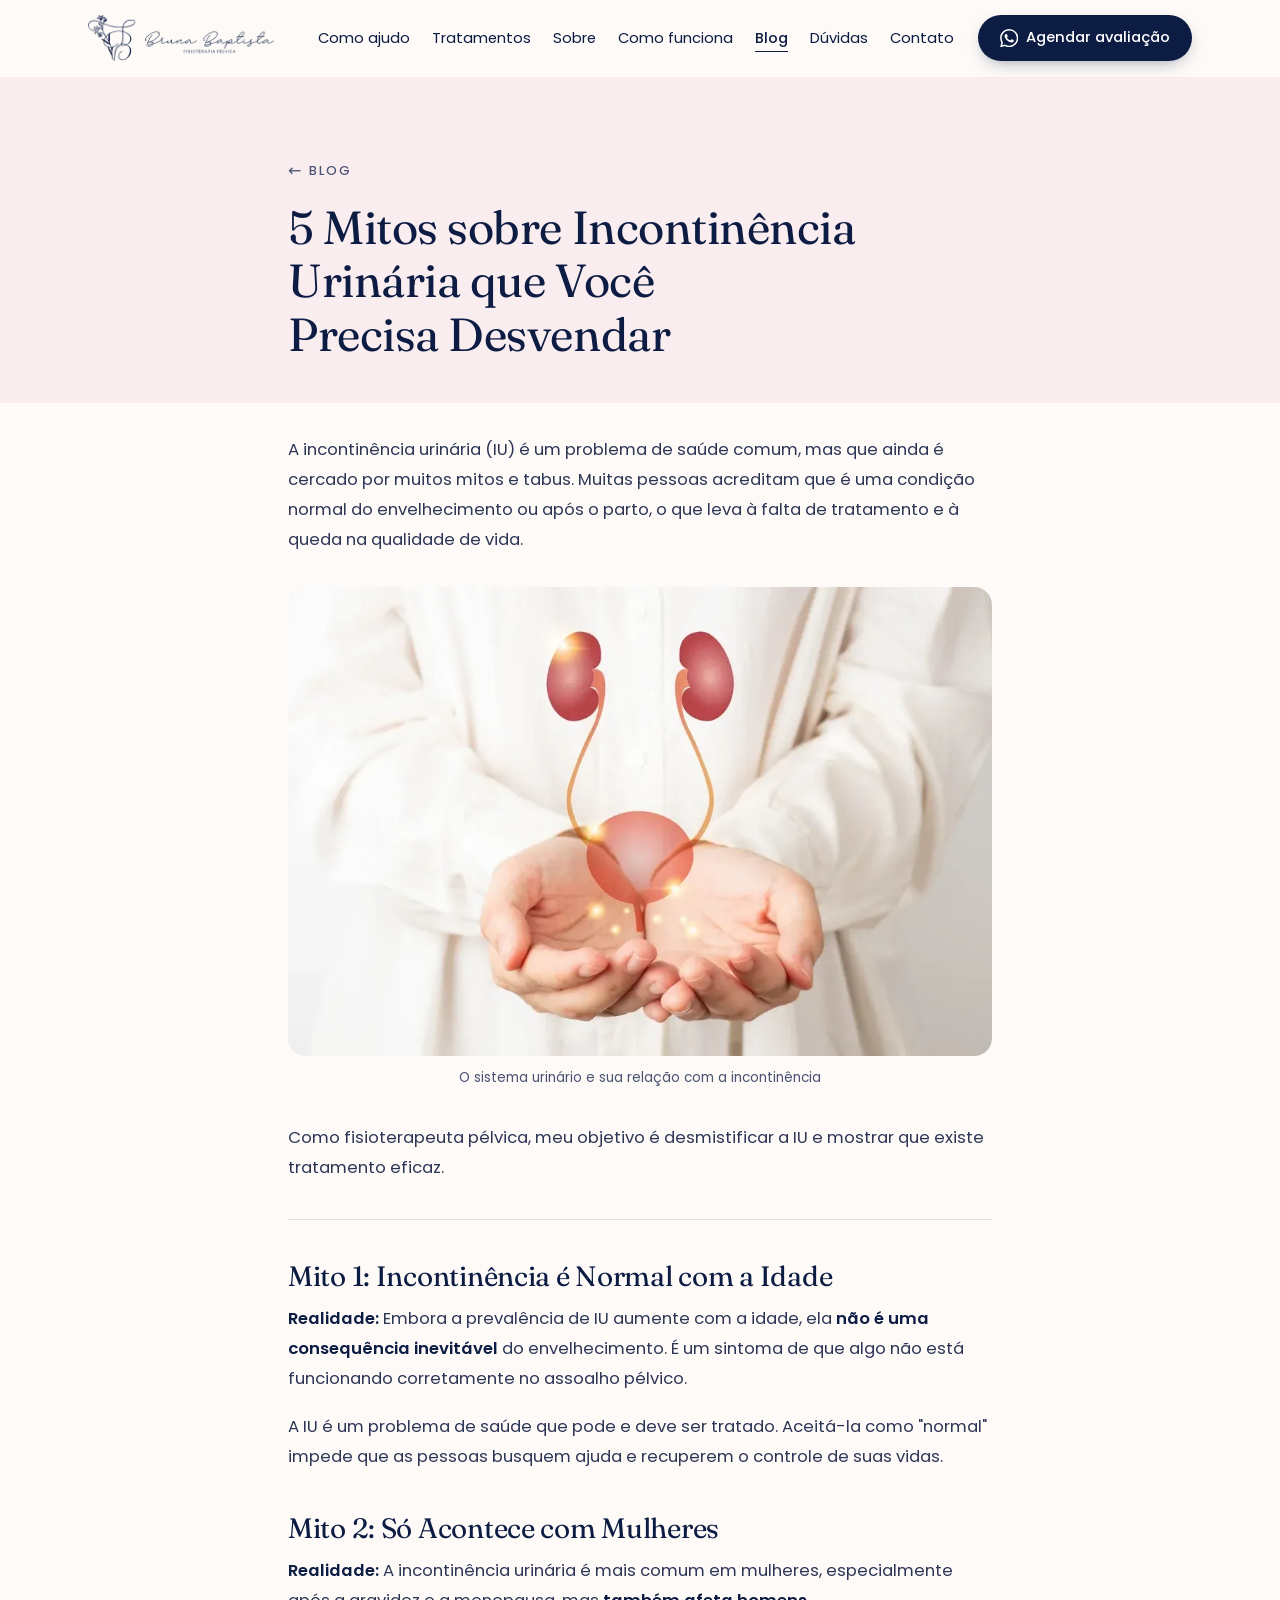
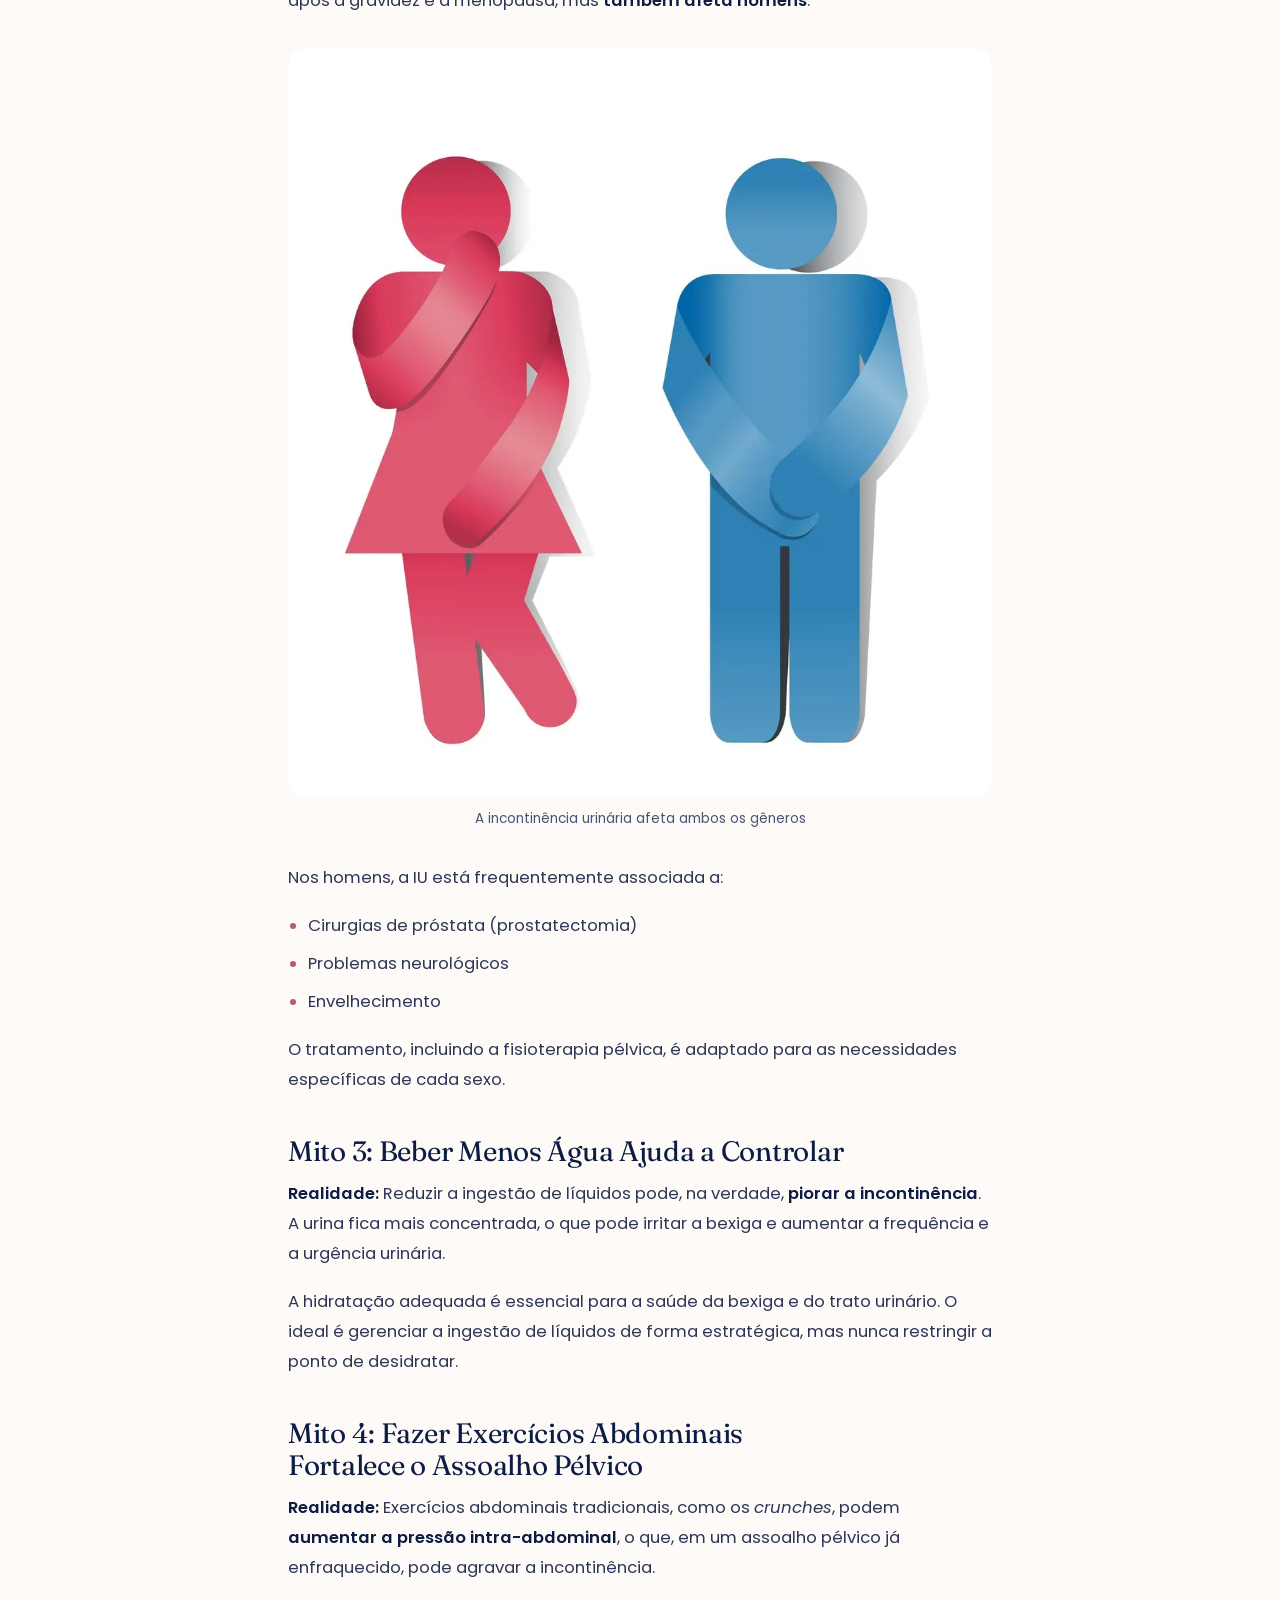
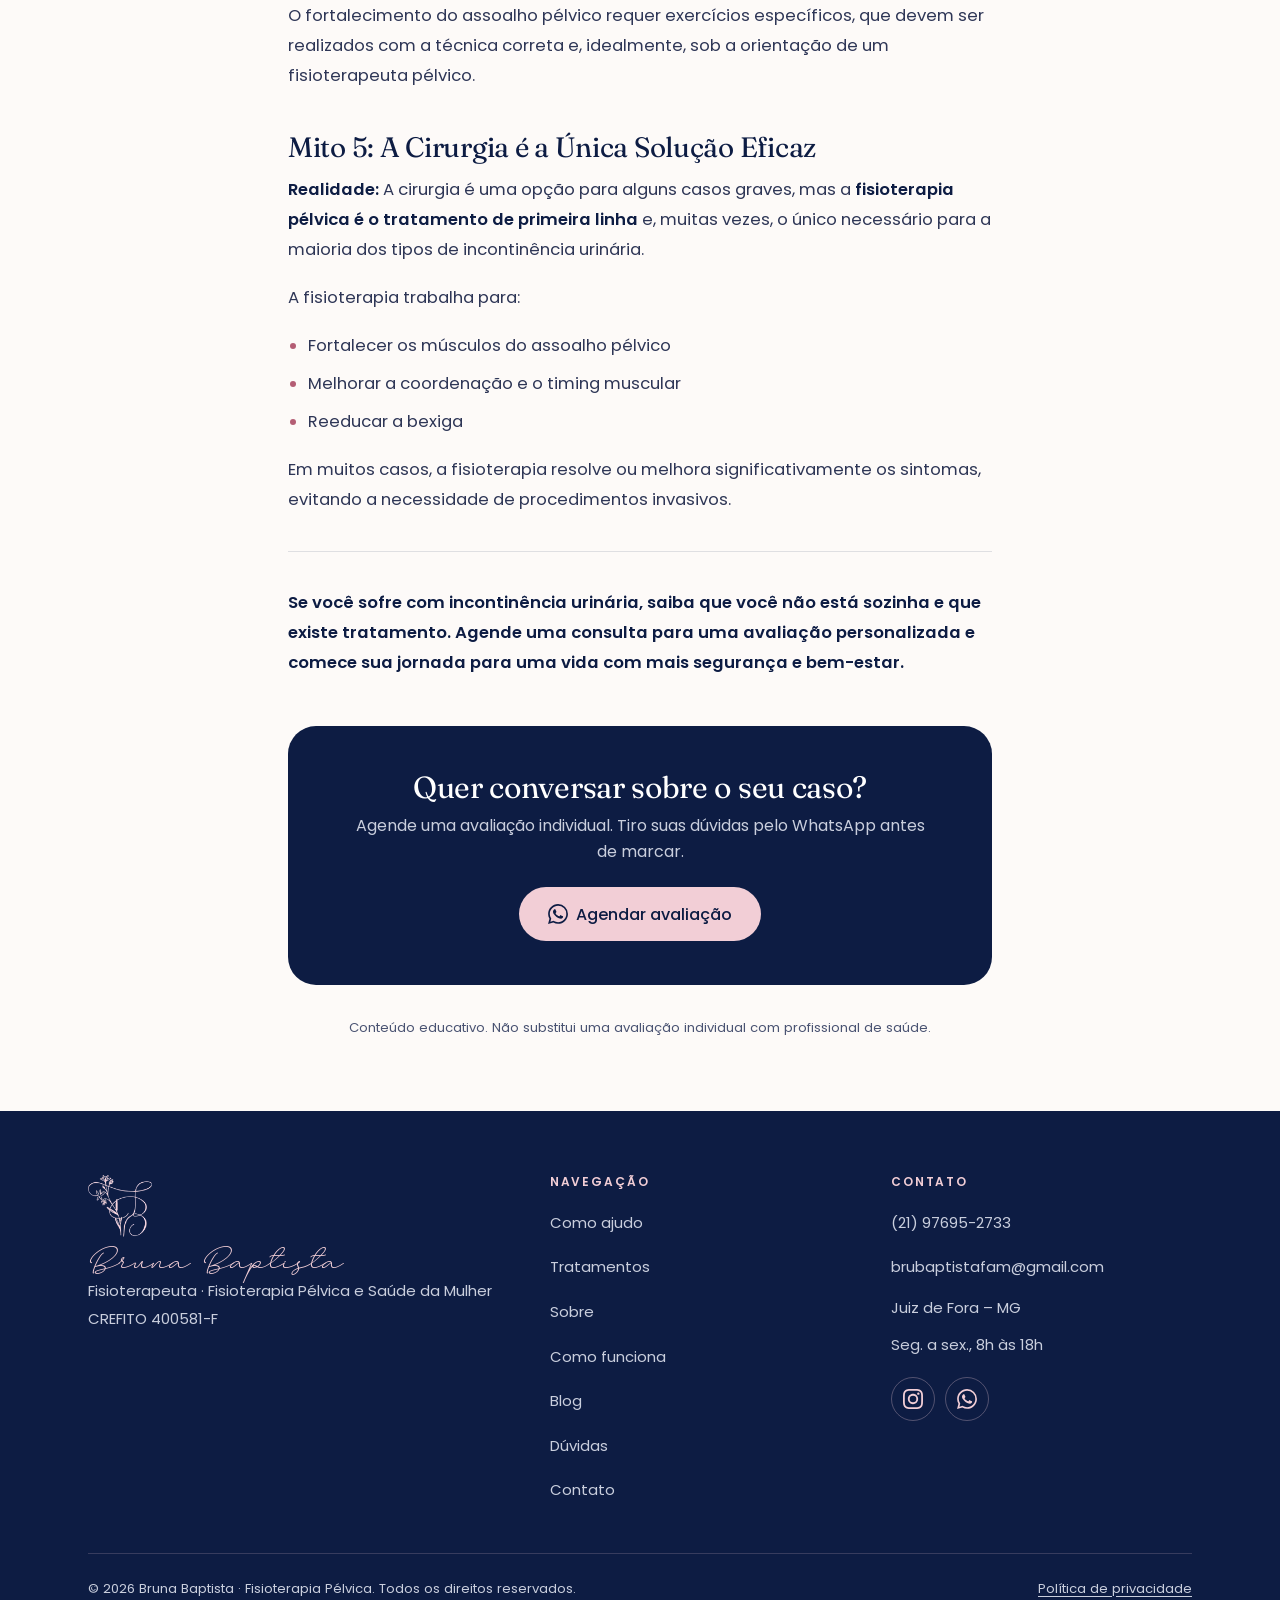
==== commit dfe2a47f: "Ajusta textos, cards de condições e estilo do hero e dos artigos - Home: novo título e texto do hero" ====
--- a/artigo1.html
+++ b/artigo1.html
@@ -103,7 +103,6 @@
                 <div class="container article-container">
                     <a href="index.html#blog" class="article-back">Blog</a>
                     <h1>5 Mitos sobre Incontinência Urinária que Você Precisa Desvendar</h1>
-                    <p class="article-meta">Por Bruna Baptista · Fisioterapeuta · CREFITO 400581-F</p>
                 </div>
             </header>
 
@@ -145,7 +144,7 @@
 
             <h2>Mito 4: Fazer Exercícios Abdominais Fortalece o Assoalho Pélvico</h2>
             <p><strong>Realidade:</strong> Exercícios abdominais tradicionais, como os <em>crunches</em>, podem <strong>aumentar a pressão intra-abdominal</strong>, o que, em um assoalho pélvico já enfraquecido, pode agravar a incontinência.</p>
-            <p>O fortalecimento do assoalho pélvico requer exercícios específicos, como os <strong>Exercícios de Kegel</strong>, que devem ser realizados com a técnica correta e, idealmente, sob a orientação de um fisioterapeuta pélvico.</p>
+            <p>O fortalecimento do assoalho pélvico requer exercícios específicos, que devem ser realizados com a técnica correta e, idealmente, sob a orientação de um fisioterapeuta pélvico.</p>
 
             <h2>Mito 5: A Cirurgia é a Única Solução Eficaz</h2>
             <p><strong>Realidade:</strong> A cirurgia é uma opção para alguns casos graves, mas a <strong>fisioterapia pélvica é o tratamento de primeira linha</strong> e, muitas vezes, o único necessário para a maioria dos tipos de incontinência urinária.</p>
--- a/styles.css
+++ b/styles.css
@@ -481,8 +481,8 @@
     width: max-content;
     max-width: 92%;
     padding: 12px 22px;
-    background: var(--white);
-    border: 1px solid var(--line);
+    background: var(--navy);
+    border: 1px solid var(--navy);
     border-radius: var(--radius);
     box-shadow: var(--shadow);
     text-align: center;
@@ -493,13 +493,13 @@
     font-size: clamp(0.8rem, 3.9vw, 1.05rem);
     line-height: 1.7;
     white-space: nowrap;
-    color: var(--navy);
+    color: var(--on-dark);
 }
 
 .hero-badge-meta {
     margin-top: 8px;
     font-size: 0.78rem;
-    color: var(--muted);
+    color: var(--on-dark-muted);
 }
 
 /* ---------- Indicadores de confiança ---------- */
@@ -1152,9 +1152,9 @@
 .article-container { max-width: 760px; }
 
 .article-head {
-    padding: 48px 0 36px;
+    padding: 48px 0 20px;
     background: var(--pink-soft);
-    margin-bottom: 40px;
+    margin-bottom: 24px;
 }
 
 .article-back {
@@ -1304,7 +1304,7 @@
     .condition-grid { grid-template-columns: repeat(3, 1fr); gap: 18px; }
     .post-grid { grid-template-columns: repeat(3, 1fr); }
 
-    .article-head { padding: 72px 0 48px; margin-bottom: 56px; }
+    .article-head { padding: 72px 0 28px; margin-bottom: 32px; }
     .article-cta { padding: 44px 40px; }
 
     .trust-list { grid-template-columns: repeat(4, 1fr); }
